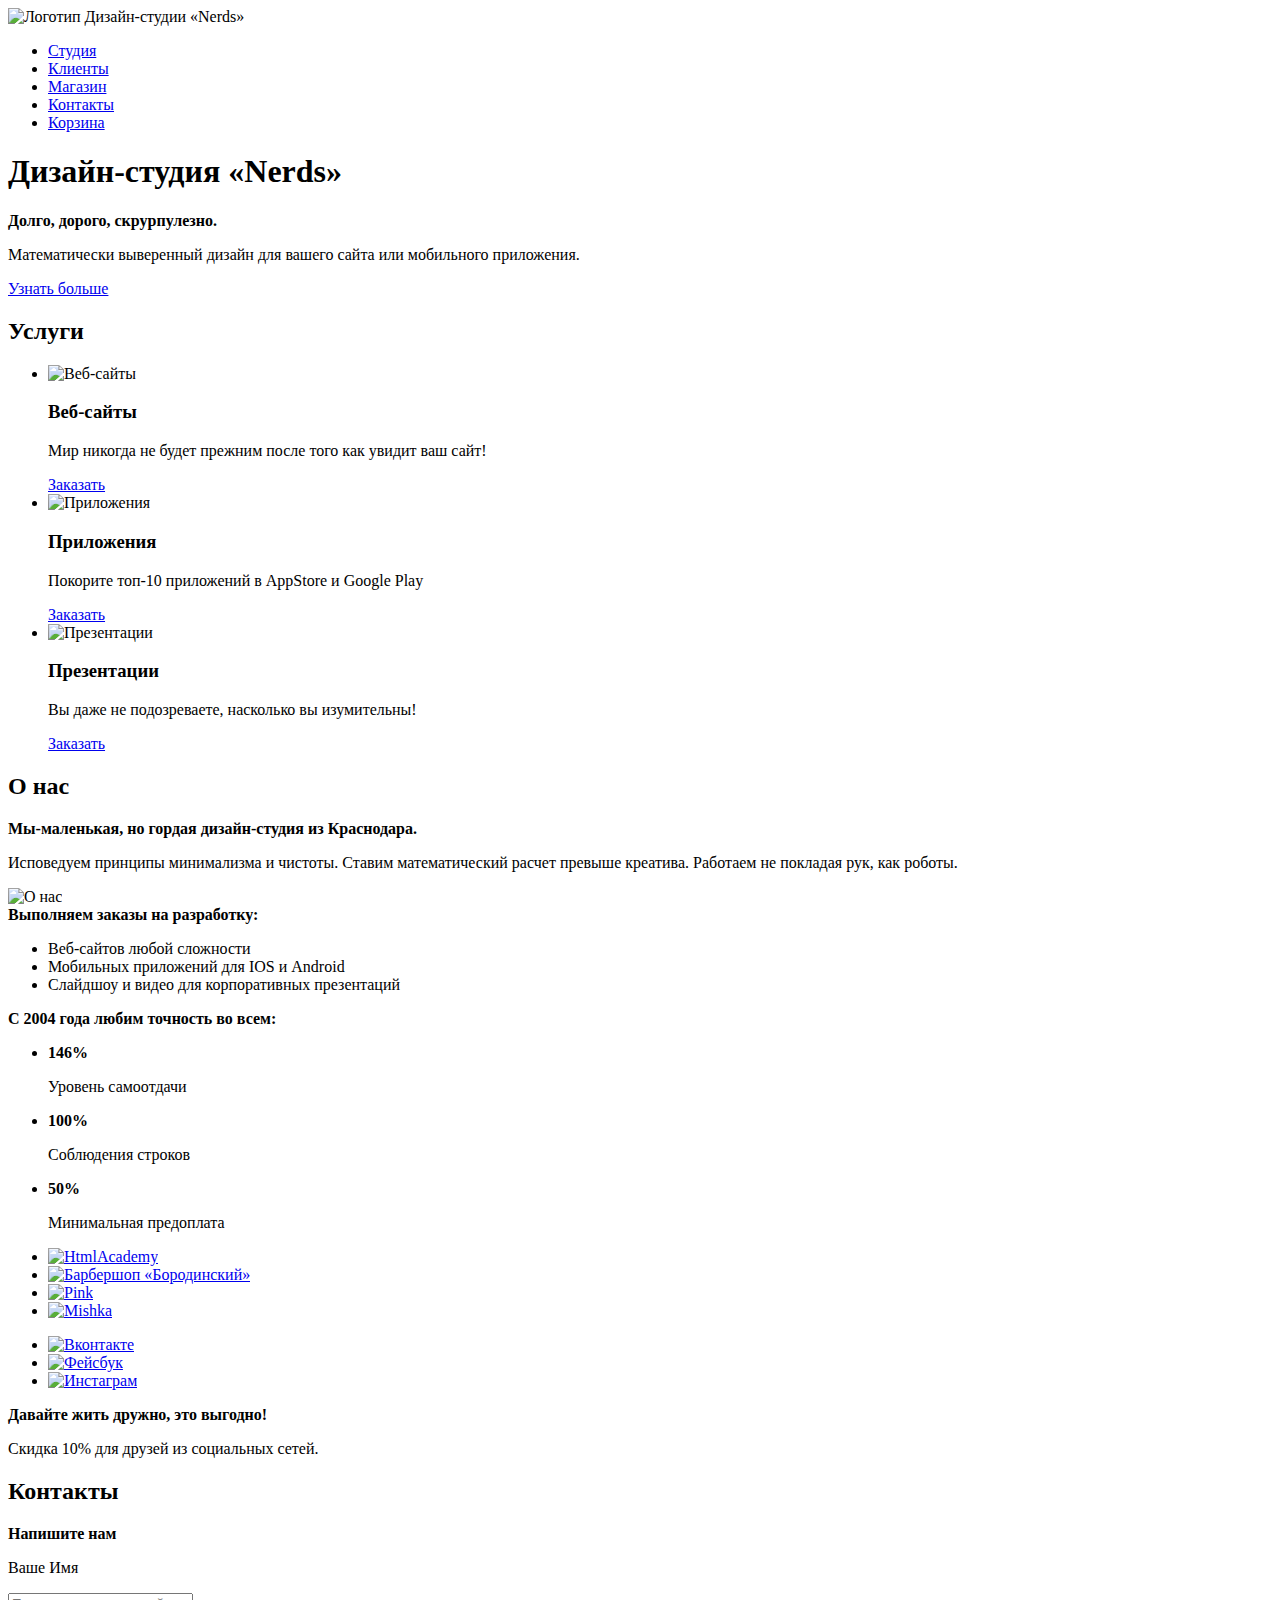
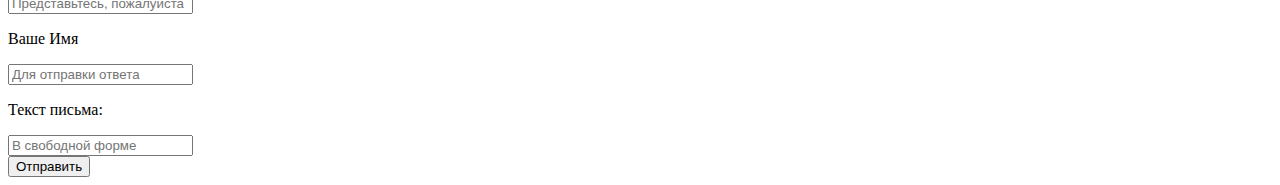
==== index.html @ d2f31b70 "Start" ====
<!DOCTYPE html>
<html>
  <head>
    <meta charset="utf-8">
    <title>Нёрдс</title>
  </head>
  <body>


    <header class="main-header">
      <nav class="main-navigation">
        <a class="main-navigation-header-logo">
          <img src="img/nerds-logo.svg" width="" height="" alt="Логотип Дизайн-студии «Nerds»">
        </a>
        <ul class="site-navigation">
          <li><a href="studio.html">Студия</a></li>
          <li><a href="customers.html">Клиенты</a></li>
          <li><a href="catalog.html">Магазин</a></li>
          <li><a href="contacts.html">Контакты</a></li>
          <li><a href="basker.html">Корзина</a></li>
        </ul>
      </nav>
    </header>


    <main class="container">
      <h1 class="visually-hidden">Дизайн-студия «Nerds»</h1>

      <section class="main-info">
        <b>Долго, дорого, скрурпулезно.</b>
        <p>
          Математически выверенный дизайн
          для вашего сайта или мобильного приложения.
        </p>
        <a class="button button-more" href="#">Узнать больше</a>
        <!-- Слайды -->
      </section>

      <section class="services">
        <h2 class="visually-hidden">Услуги</h2>
        <ul class=services-menu>
          <li class="services-menu-item">
            <div>
              <img src="img/web-sites.svg" width="" height="" alt="Веб-сайты">
              <h3>Веб-сайты</h3>
              <p>Мир никогда не будет прежним после того как увидит ваш сайт!</p>
              <a class="button sites-button" href="catalog.html">Заказать</a>
            </div>
          </li>
          <li class="services-menu-item">
            <div>
              <img src="img/app.svg" width="" height="" alt="Приложения">
              <h3>Приложения</h3>
              <p>Покорите топ-10 приложений в AppStore и Google Play</p>
              <a class="button sites-button" href="catalog.html">Заказать</a>
            </div>
          </li>
          <li class="services-menu-item">
            <div>
              <img src="img/presentations.svg" width="" height="" alt="Презентации">
              <h3>Презентации</h3>
              <p>Вы даже не подозреваете, насколько вы изумительны!</p>
              <a class="button sites-button" href="catalog.html">Заказать</a>
            </div>
          </li>
        </ul>
      </section>

      <section class="about-us">
        <h2 class="visually-hidden">О нас</h2>
        <div class="about-us-info">
          <b class="about-us-info-caption">Мы-маленькая, но гордая дизайн-студия из Краснодара.</b>
          <p class="about-us-info-text">
            Исповедуем принципы минимализма и чистоты. Ставим математический расчет
            превыше креатива. Работаем не покладая рук, как роботы.
          </p>
          <img src="img/about-us-image" width="" height="" alt="О нас">
        </div>

        <div class="about-us-features">
          <b class="about-us-features-caption1">Выполняем заказы на разработку:</b>
          <ul class="about-us-features-text1">
            <li class="about-us-features-text1-item">Веб-сайтов любой сложности</li>
            <li class="about-us-features-text1-item">Мобильных приложений для IOS и Android</li>
            <li class="about-us-features-text1-item">Слайдшоу и видео для корпоративных презентаций</li>
          </ul>

          <b class="about-us-features-caption2">С 2004 года любим точность во всем:</b>
          <ul class="about-us-features-text2">
            <li class="about-us-features-text2-item">
              <b class="about-us-features-text2-item-percents">146%</b>
              <p>Уровень самоотдачи</p>
            </li>
            <li class="about-us-features-text2-item">
              <b class="about-us-features-text2-item-percents">100%</b>
              <p>Соблюдения строков</p>
            </li>
            <li class="about-us-features-text2-item">
              <b class="about-us-features-text2-item-percents">50%</b>
              <p>Минимальная предоплата</p>
            </li>
          </ul>
        </div>
      </section>

      <section class="our-projects">
        <ul class="our-projects-list">
          <li class="our-projects-item">
            <a href="https://htmlacademy.ru"><img src="img/htmlacademy.svg" width="" height="" alt="HtmlAcademy"></a>
          </li>
          <li class="our-projects-item">
            <a href="borodinski.ru"><img src="img/borodinski.svg" width="" height="" alt="Барбершоп «Бородинский»"></a>
          </li>
          <li class="our-projects-item">
            <a href="pink.ru"><img src="img/pink.svg" width="" height="" alt="Pink"></a>
          </li>
          <li class="our-projects-item">
            <a href="mishka.ru"><img src="img/mishka.svg" width="" height="" alt="Mishka"></a>
          </li>
        </ul>
      </section>
    </main>


    <footer class="main-footer">

      <section class="map">
        <!--Карта-->
      </section>

      <section class="footer-social">
        <ul class="footer-social-list">
          <li class="footer-social-list-item">
            <a href="#">
              <img src="img/vk.svg" width="" height="" alt="Вконтакте">
            </a>
          </li>
          <li class="footer-social-list-item">
            <a href="#">
              <img src="img/facebook.svg" width="" height="" alt="Фейсбук">
            </a>
          </li>
          <li class="footer-social-list-item">
            <a href="#">
              <img src="img/instagram.svg" width="" height="" alt="Инстаграм">
            </a>
          </li>
        </ul>
        <b>Давайте жить дружно, это выгодно!</b>
        <p>Скидка 10% для друзей из социальных сетей.</p>
      </section>
    </footer>


    <section class="modal modal-contacts">
      <h2 class="visually-hidden">Контакты</h2>
      <b>Напишите нам</b>
      <form class="modal-contacts-form" method="post">
        <div class="modal-contacts-form-info">
          <div>
            <p>Ваше Имя</p>
            <input class="input-area-name" type="text" name="name" placeholder="Представьтесь, пожалуйста">
          </div>
          <div>
            <p>Ваше Имя</p>
            <input class="input-area-mail" type="text" name="mail" placeholder="Для отправки ответа">
          </div>
        </div>
        <div class="modal-contacts-form-letter">
          <p>Текст письма:</p>
          <input class="input-area-letter" type="text" name="letter" placeholder="В свободной форме">
        </div>
      </form>
      <button class="button" type="submit">Отправить</button>
    </section>


  </body>
</html>
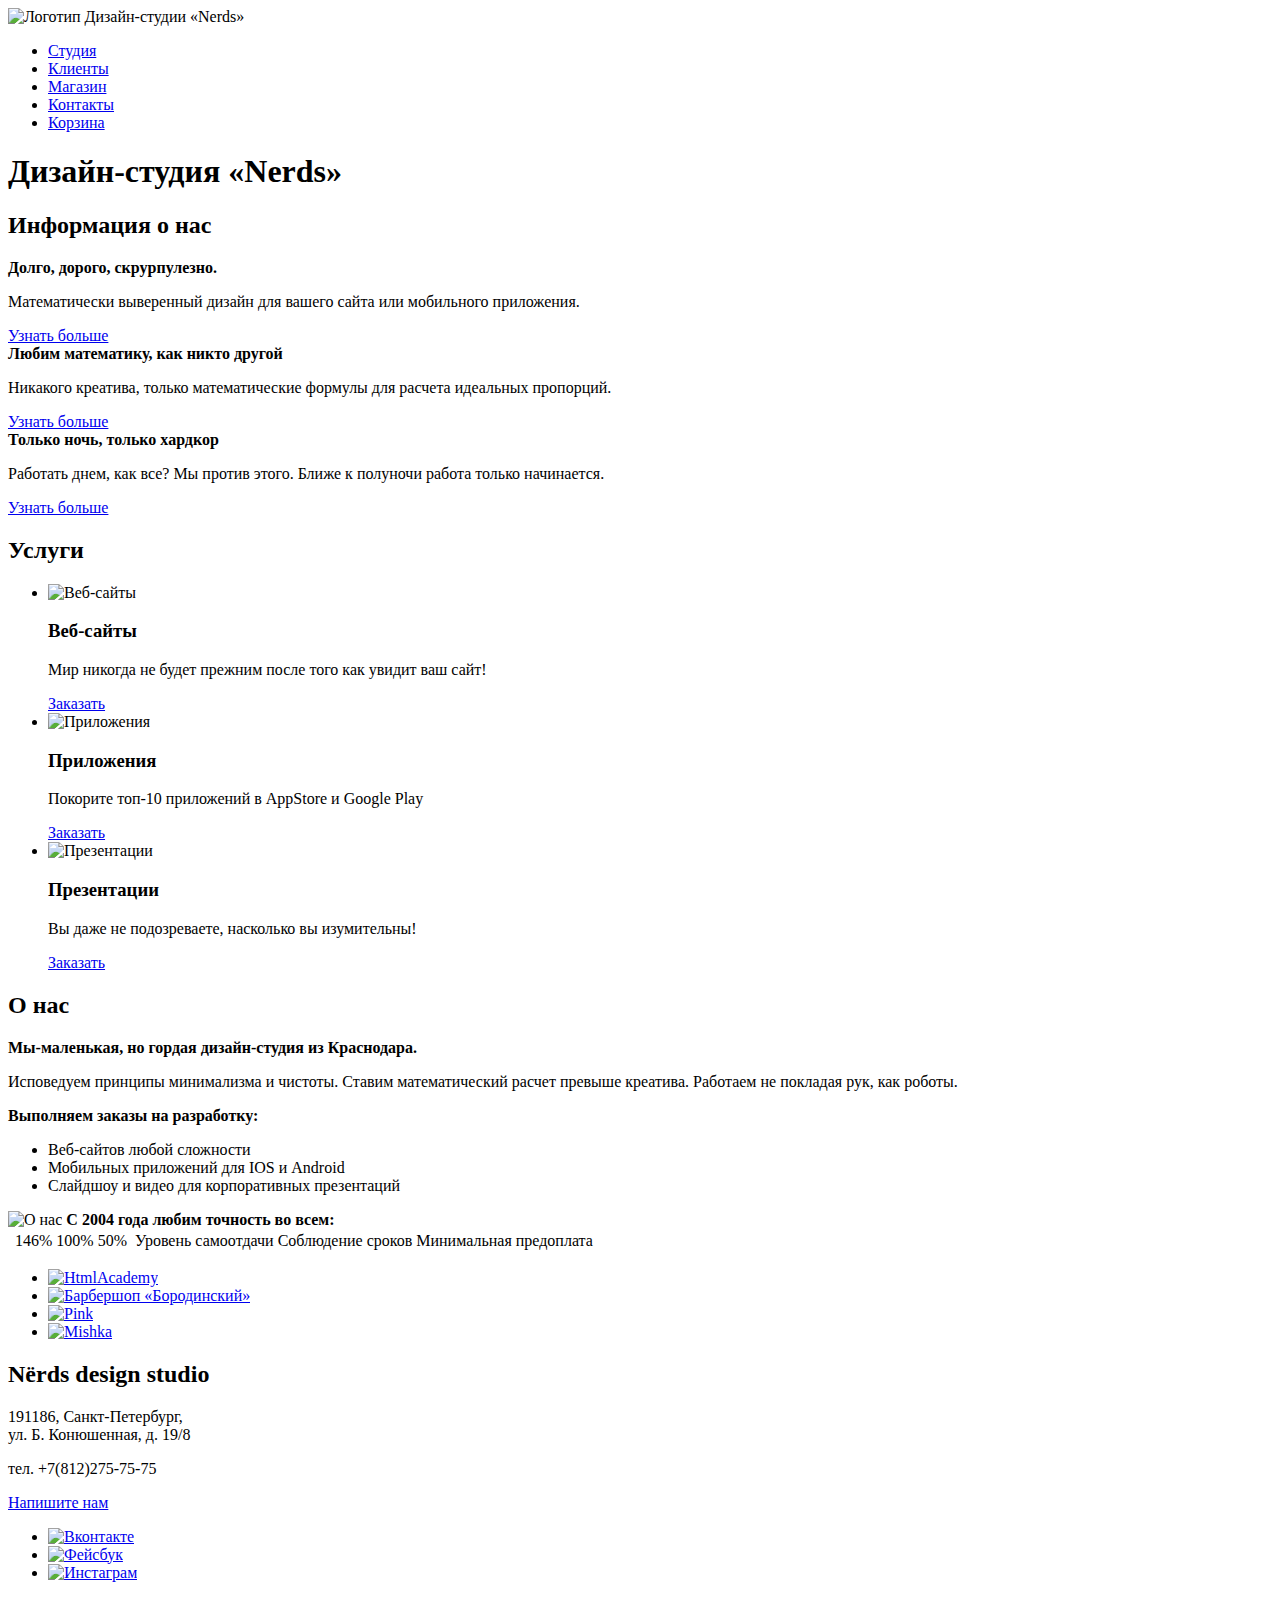
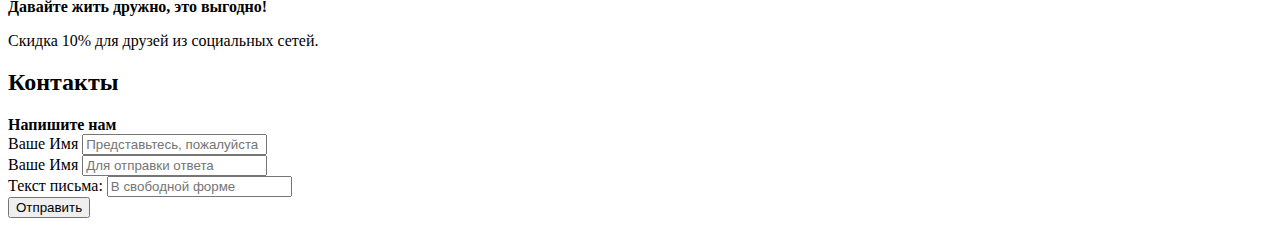
==== commit 0b0353de: "add slides" ====
--- a/index.html
+++ b/index.html
@@ -27,13 +27,31 @@
       <h1 class="visually-hidden">Дизайн-студия «Nerds»</h1>
 
       <section class="main-info">
-        <b>Долго, дорого, скрурпулезно.</b>
+        <h2 class="visually-hidden">Информация о нас</h2>
+        <div class="main-info-item">
+          <b>Долго, дорого, скрурпулезно.</b>
+          <p>
+            Математически выверенный дизайн
+            для вашего сайта или мобильного приложения.
+          </p>
+          <a class="button button-more" href="#">Узнать больше</a>
+      </div>
+      <div class="main-info-item">
+        <b>Любим математику, как никто другой</b>
         <p>
-          Математически выверенный дизайн
-          для вашего сайта или мобильного приложения.
+          Никакого креатива, только математические формулы
+          для расчета идеальных пропорций.
         </p>
         <a class="button button-more" href="#">Узнать больше</a>
-        <!-- Слайды -->
+    </div>
+    <div class="main-info-item">
+      <b>Только ночь, только хардкор</b>
+      <p>
+        Работать днем, как все? Мы против этого.
+        Ближе к полуночи работа только начинается.
+      </p>
+      <a class="button button-more" href="#">Узнать больше</a>
+  </div>
       </section>
 
       <section class="services">
@@ -74,32 +92,29 @@
             Исповедуем принципы минимализма и чистоты. Ставим математический расчет
             превыше креатива. Работаем не покладая рук, как роботы.
           </p>
-          <img src="img/about-us-image" width="" height="" alt="О нас">
-        </div>
-
-        <div class="about-us-features">
-          <b class="about-us-features-caption1">Выполняем заказы на разработку:</b>
+          <b class="about-us-features-caption">Выполняем заказы на разработку:</b>
           <ul class="about-us-features-text1">
             <li class="about-us-features-text1-item">Веб-сайтов любой сложности</li>
             <li class="about-us-features-text1-item">Мобильных приложений для IOS и Android</li>
             <li class="about-us-features-text1-item">Слайдшоу и видео для корпоративных презентаций</li>
           </ul>
-
+        </div>
+
+        <div class="about-us-features">
+          <img src="img/about-us-features-image" width="" height="" alt="О нас">
           <b class="about-us-features-caption2">С 2004 года любим точность во всем:</b>
-          <ul class="about-us-features-text2">
-            <li class="about-us-features-text2-item">
-              <b class="about-us-features-text2-item-percents">146%</b>
-              <p>Уровень самоотдачи</p>
-            </li>
-            <li class="about-us-features-text2-item">
-              <b class="about-us-features-text2-item-percents">100%</b>
-              <p>Соблюдения строков</p>
-            </li>
-            <li class="about-us-features-text2-item">
-              <b class="about-us-features-text2-item-percents">50%</b>
-              <p>Минимальная предоплата</p>
-            </li>
-          </ul>
+          <table class="about-us-features-table">
+            <th class="about-us-features-table-row">
+              <td class="about-us-features-table-item">146<span class="percents">%</span></td>
+              <td class="about-us-features-table-item">100<span class="percents">%</span></td>
+              <td class="about-us-features-table-item">50<span class="percents">%</span></td>
+            </th>
+            <th class="about-us-features-table-row">
+              <td class="about-us-features-table-item">Уровень самоотдачи</td>
+              <td class="about-us-features-table-item">Соблюдение сроков</td>
+              <td class="about-us-features-table-item">Минимальная предоплата</td>
+            </th>
+          </table>
         </div>
       </section>
 
@@ -124,8 +139,19 @@
 
     <footer class="main-footer">
 
-      <section class="map">
-        <!--Карта-->
+      <section class="footer-map">
+        <section class="footer-contacts">
+          <h2>Nёrds design studio</h2>
+          <p>
+            191186, Санкт-Петербург,<br>
+            ул. Б. Конюшенная, д. 19/8
+          </p>
+          <p>
+            тел. +7(812)275-75-75
+          </p>
+          <a class="button contacts-button" href="#">Напишите нам</a>
+        </section>
+
       </section>
 
       <section class="footer-social">
@@ -158,16 +184,16 @@
       <form class="modal-contacts-form" method="post">
         <div class="modal-contacts-form-info">
           <div>
-            <p>Ваше Имя</p>
+            <label>Ваше Имя</label>
             <input class="input-area-name" type="text" name="name" placeholder="Представьтесь, пожалуйста">
           </div>
           <div>
-            <p>Ваше Имя</p>
+            <label>Ваше Имя</label>
             <input class="input-area-mail" type="text" name="mail" placeholder="Для отправки ответа">
           </div>
         </div>
         <div class="modal-contacts-form-letter">
-          <p>Текст письма:</p>
+          <label>Текст письма:</label>
           <input class="input-area-letter" type="text" name="letter" placeholder="В свободной форме">
         </div>
       </form>
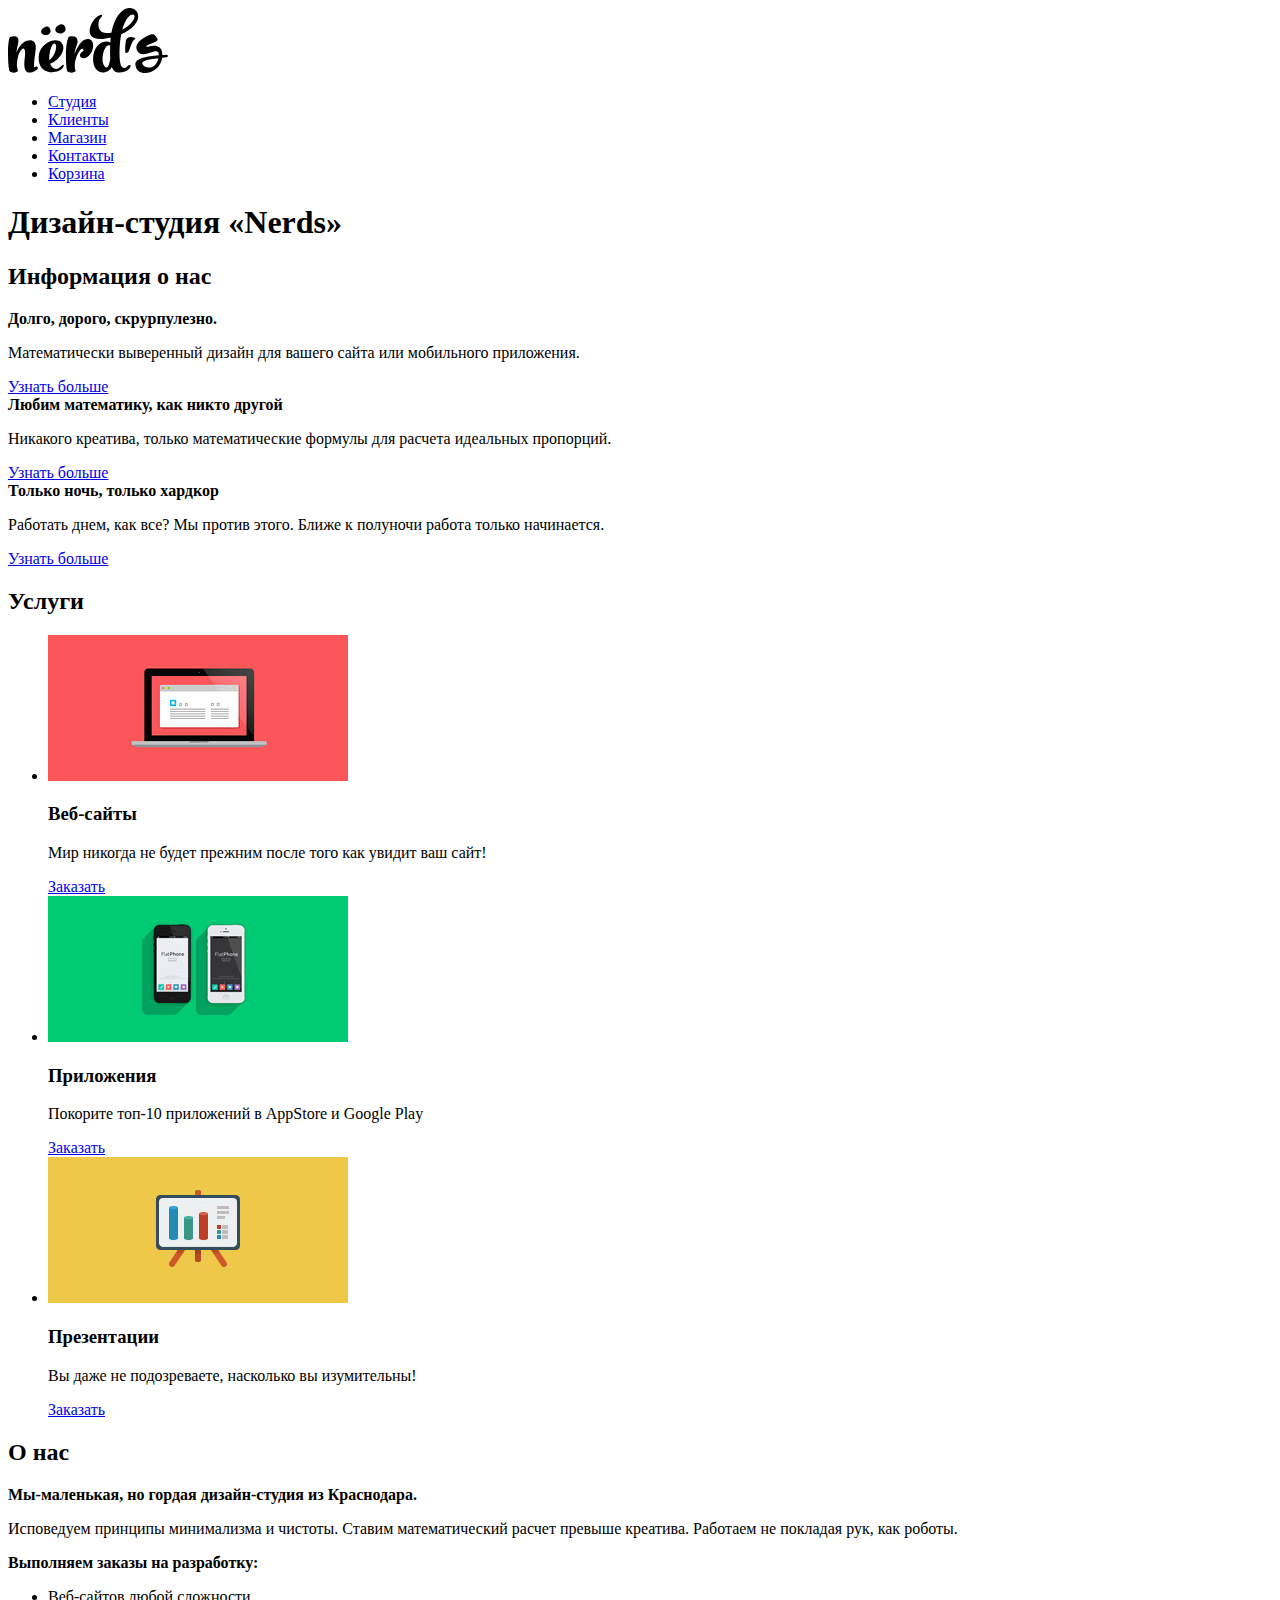
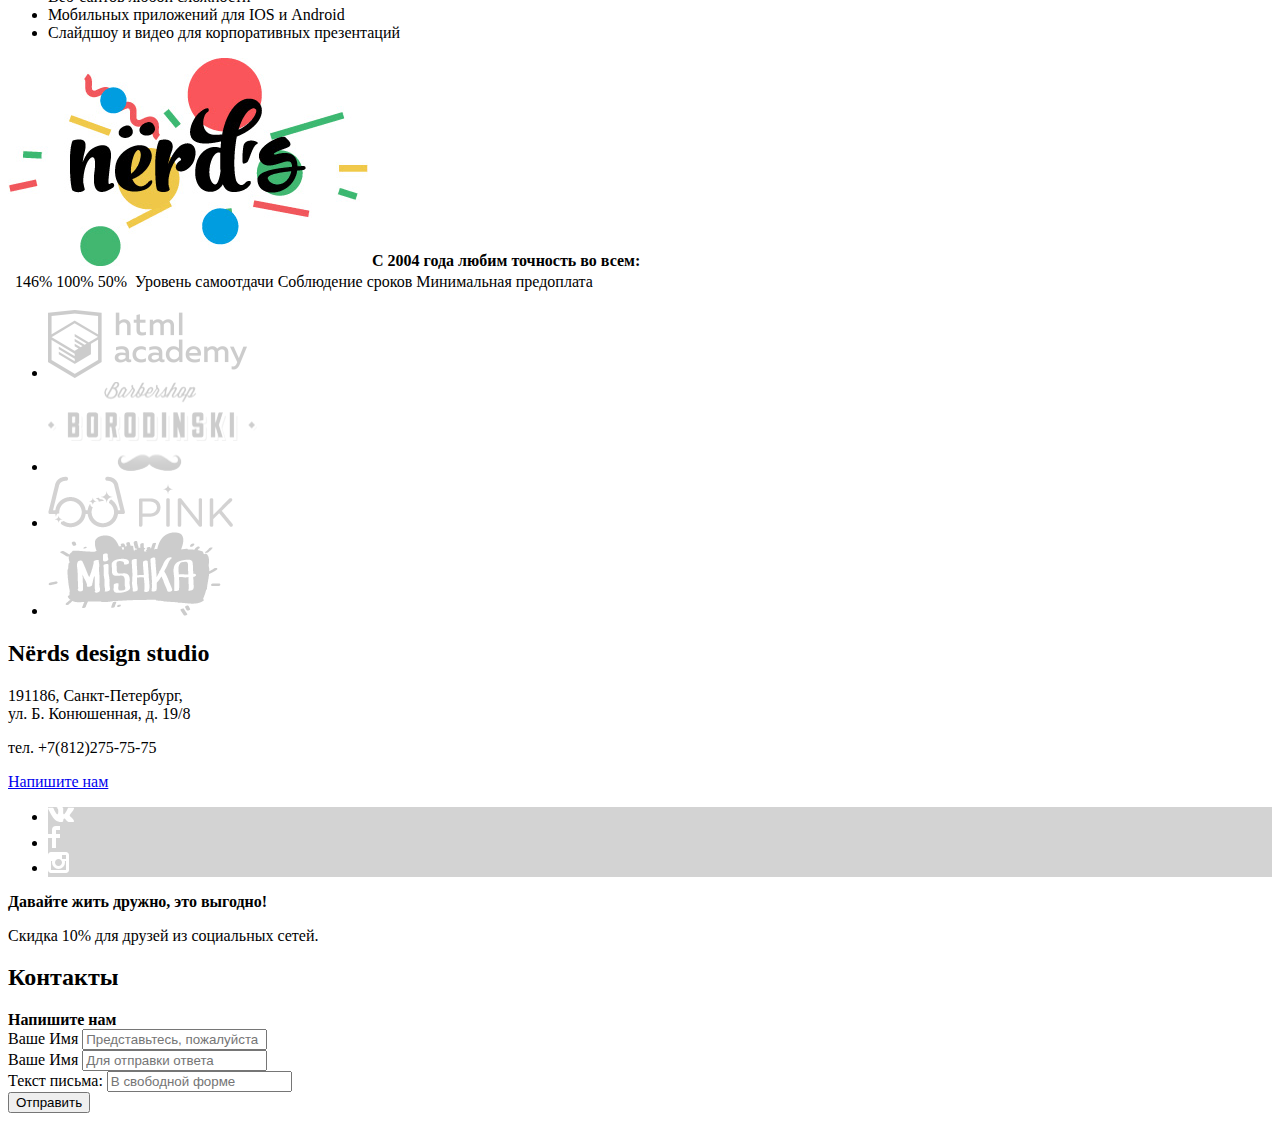
==== commit 3a3cdc38: "labels, images" ====
--- a/index.html
+++ b/index.html
@@ -10,7 +10,7 @@
     <header class="main-header">
       <nav class="main-navigation">
         <a class="main-navigation-header-logo">
-          <img src="img/nerds-logo.svg" width="" height="" alt="Логотип Дизайн-студии «Nerds»">
+          <img src="img/nerds-logo.svg" width="160" height="65" alt="Логотип Дизайн-студии «Nerds»">
         </a>
         <ul class="site-navigation">
           <li><a href="studio.html">Студия</a></li>
@@ -59,7 +59,7 @@
         <ul class=services-menu>
           <li class="services-menu-item">
             <div>
-              <img src="img/web-sites.svg" width="" height="" alt="Веб-сайты">
+              <img src="img/illustration-1.jpg" width="300" height="146" alt="Веб-сайты">
               <h3>Веб-сайты</h3>
               <p>Мир никогда не будет прежним после того как увидит ваш сайт!</p>
               <a class="button sites-button" href="catalog.html">Заказать</a>
@@ -67,7 +67,7 @@
           </li>
           <li class="services-menu-item">
             <div>
-              <img src="img/app.svg" width="" height="" alt="Приложения">
+              <img src="img/illustration-2.jpg" width="300" height="146" alt="Приложения">
               <h3>Приложения</h3>
               <p>Покорите топ-10 приложений в AppStore и Google Play</p>
               <a class="button sites-button" href="catalog.html">Заказать</a>
@@ -75,7 +75,7 @@
           </li>
           <li class="services-menu-item">
             <div>
-              <img src="img/presentations.svg" width="" height="" alt="Презентации">
+              <img src="img/illustration-3.jpg" width="300" height="146" alt="Презентации">
               <h3>Презентации</h3>
               <p>Вы даже не подозреваете, насколько вы изумительны!</p>
               <a class="button sites-button" href="catalog.html">Заказать</a>
@@ -101,7 +101,7 @@
         </div>
 
         <div class="about-us-features">
-          <img src="img/about-us-features-image" width="" height="" alt="О нас">
+          <img src="img/color-logo.png" width="360" height="208" alt="О нас">
           <b class="about-us-features-caption2">С 2004 года любим точность во всем:</b>
           <table class="about-us-features-table">
             <th class="about-us-features-table-row">
@@ -121,16 +121,16 @@
       <section class="our-projects">
         <ul class="our-projects-list">
           <li class="our-projects-item">
-            <a href="https://htmlacademy.ru"><img src="img/htmlacademy.svg" width="" height="" alt="HtmlAcademy"></a>
-          </li>
-          <li class="our-projects-item">
-            <a href="borodinski.ru"><img src="img/borodinski.svg" width="" height="" alt="Барбершоп «Бородинский»"></a>
-          </li>
-          <li class="our-projects-item">
-            <a href="pink.ru"><img src="img/pink.svg" width="" height="" alt="Pink"></a>
-          </li>
-          <li class="our-projects-item">
-            <a href="mishka.ru"><img src="img/mishka.svg" width="" height="" alt="Mishka"></a>
+            <a href="https://htmlacademy.ru"><img src="img/htmlacademy.png" width="199" height="68" alt="HtmlAcademy"></a>
+          </li>
+          <li class="our-projects-item">
+            <a href="borodinski.ru"><img src="img/borodinski.png" width="209" height="90" alt="Барбершоп «Бородинский»"></a>
+          </li>
+          <li class="our-projects-item">
+            <a href="pink.ru"><img src="img/pink.png" width="185" height="52" alt="Pink"></a>
+          </li>
+          <li class="our-projects-item">
+            <a href="mishka.ru"><img src="img/mishka.png" width="173" height="84" alt="Mishka"></a>
           </li>
         </ul>
       </section>
@@ -156,19 +156,19 @@
 
       <section class="footer-social">
         <ul class="footer-social-list">
-          <li class="footer-social-list-item">
+          <li class="footer-social-list-item" style="background-color:lightgray">
             <a href="#">
-              <img src="img/vk.svg" width="" height="" alt="Вконтакте">
+              <img src="img/vk-icon.svg" width="26" height="15" alt="Вконтакте">
             </a>
           </li>
-          <li class="footer-social-list-item">
+          <li class="footer-social-list-item" style="background-color:lightgray">
             <a href="#">
-              <img src="img/facebook.svg" width="" height="" alt="Фейсбук">
+              <img src="img/fb-icon.svg" width="12" height="22" alt="Фейсбук">
             </a>
           </li>
-          <li class="footer-social-list-item">
+          <li class="footer-social-list-item" style="background-color:lightgray">
             <a href="#">
-              <img src="img/instagram.svg" width="" height="" alt="Инстаграм">
+              <img src="img/insta-icon.svg" width="21" height="21" alt="Инстаграм">
             </a>
           </li>
         </ul>
@@ -184,17 +184,17 @@
       <form class="modal-contacts-form" method="post">
         <div class="modal-contacts-form-info">
           <div>
-            <label>Ваше Имя</label>
-            <input class="input-area-name" type="text" name="name" placeholder="Представьтесь, пожалуйста">
+            <label for="input-area-name" >Ваше Имя</label>
+            <input class="input-area-name" id="input-area-name" type="text" name="name" placeholder="Представьтесь, пожалуйста">
           </div>
           <div>
-            <label>Ваше Имя</label>
-            <input class="input-area-mail" type="text" name="mail" placeholder="Для отправки ответа">
+            <label for="input-area-mail">Ваше Имя</label>
+            <input class="input-area-mail" id="input-area-mail" type="text" name="mail" placeholder="Для отправки ответа">
           </div>
         </div>
         <div class="modal-contacts-form-letter">
-          <label>Текст письма:</label>
-          <input class="input-area-letter" type="text" name="letter" placeholder="В свободной форме">
+          <label for="input-area-letter">Текст письма:</label>
+          <input class="input-area-letter" id="input-area-letter" type="text" name="letter" placeholder="В свободной форме">
         </div>
       </form>
       <button class="button" type="submit">Отправить</button>
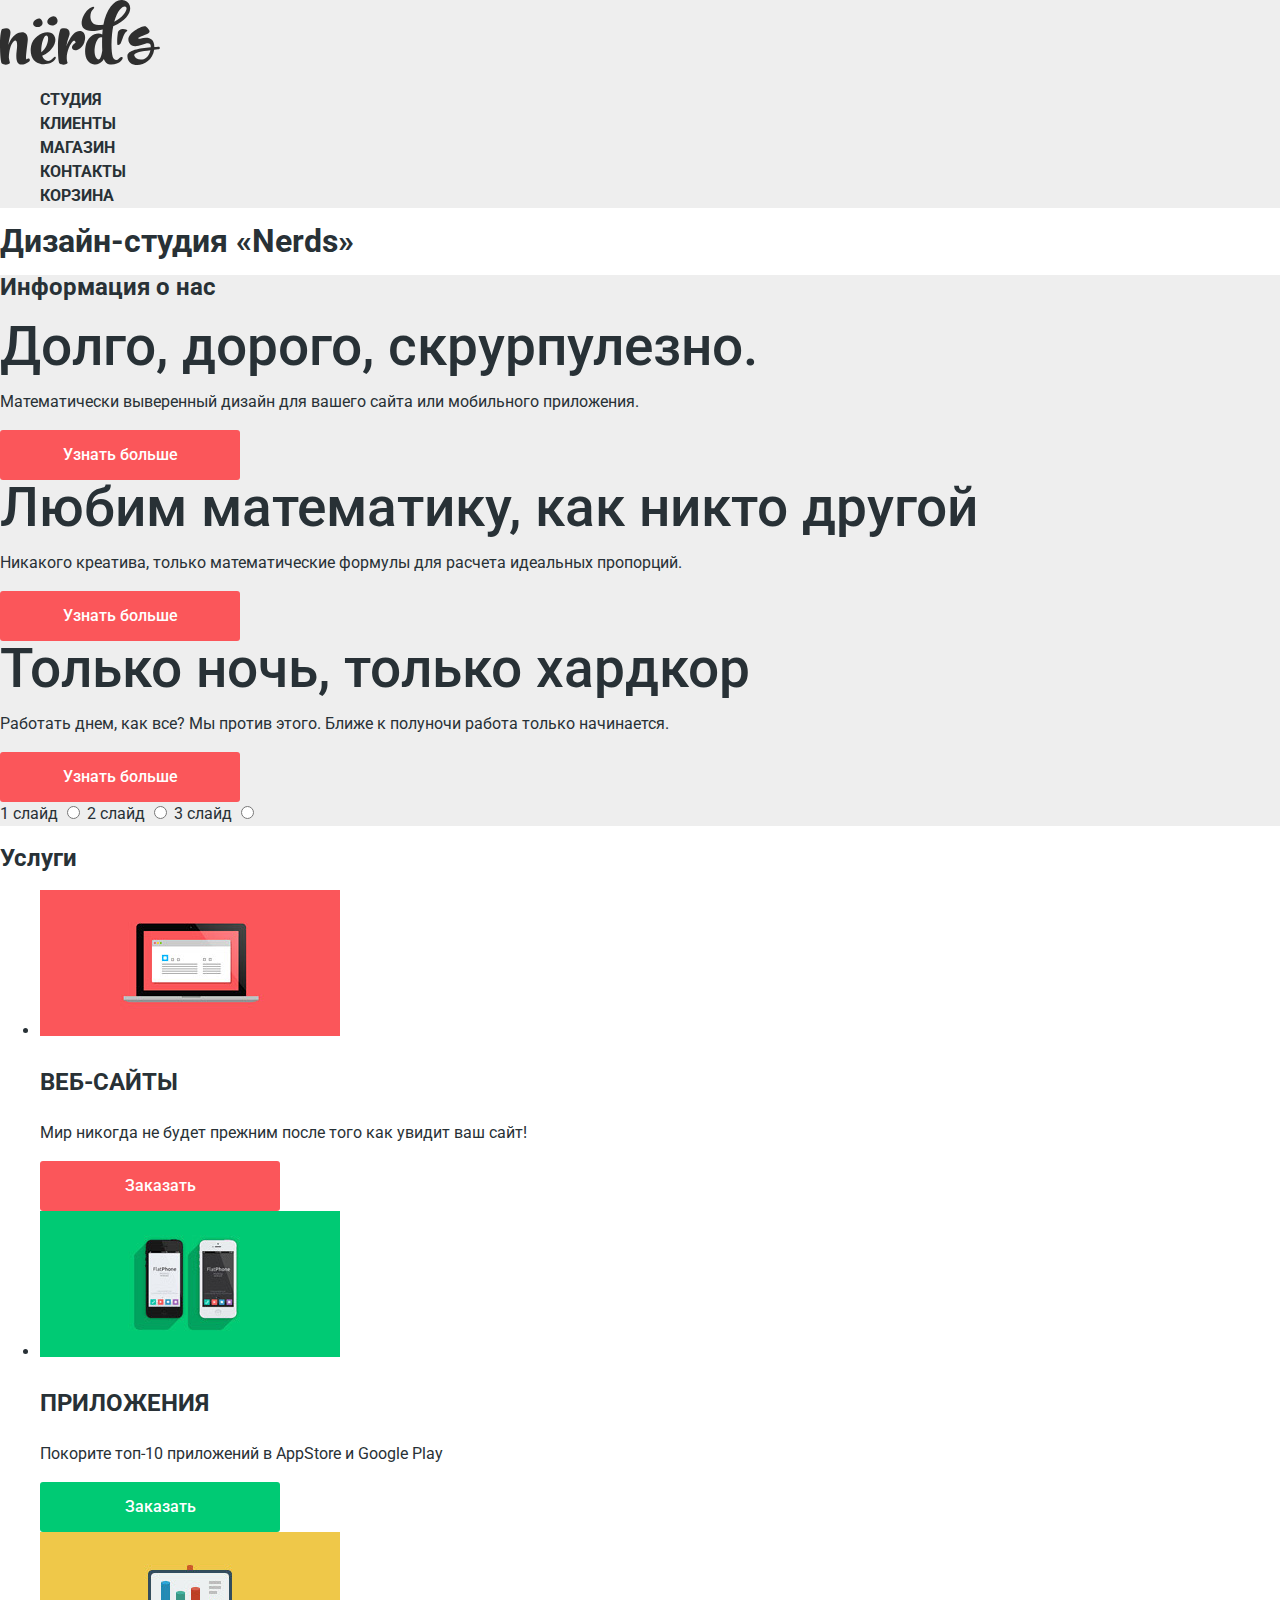
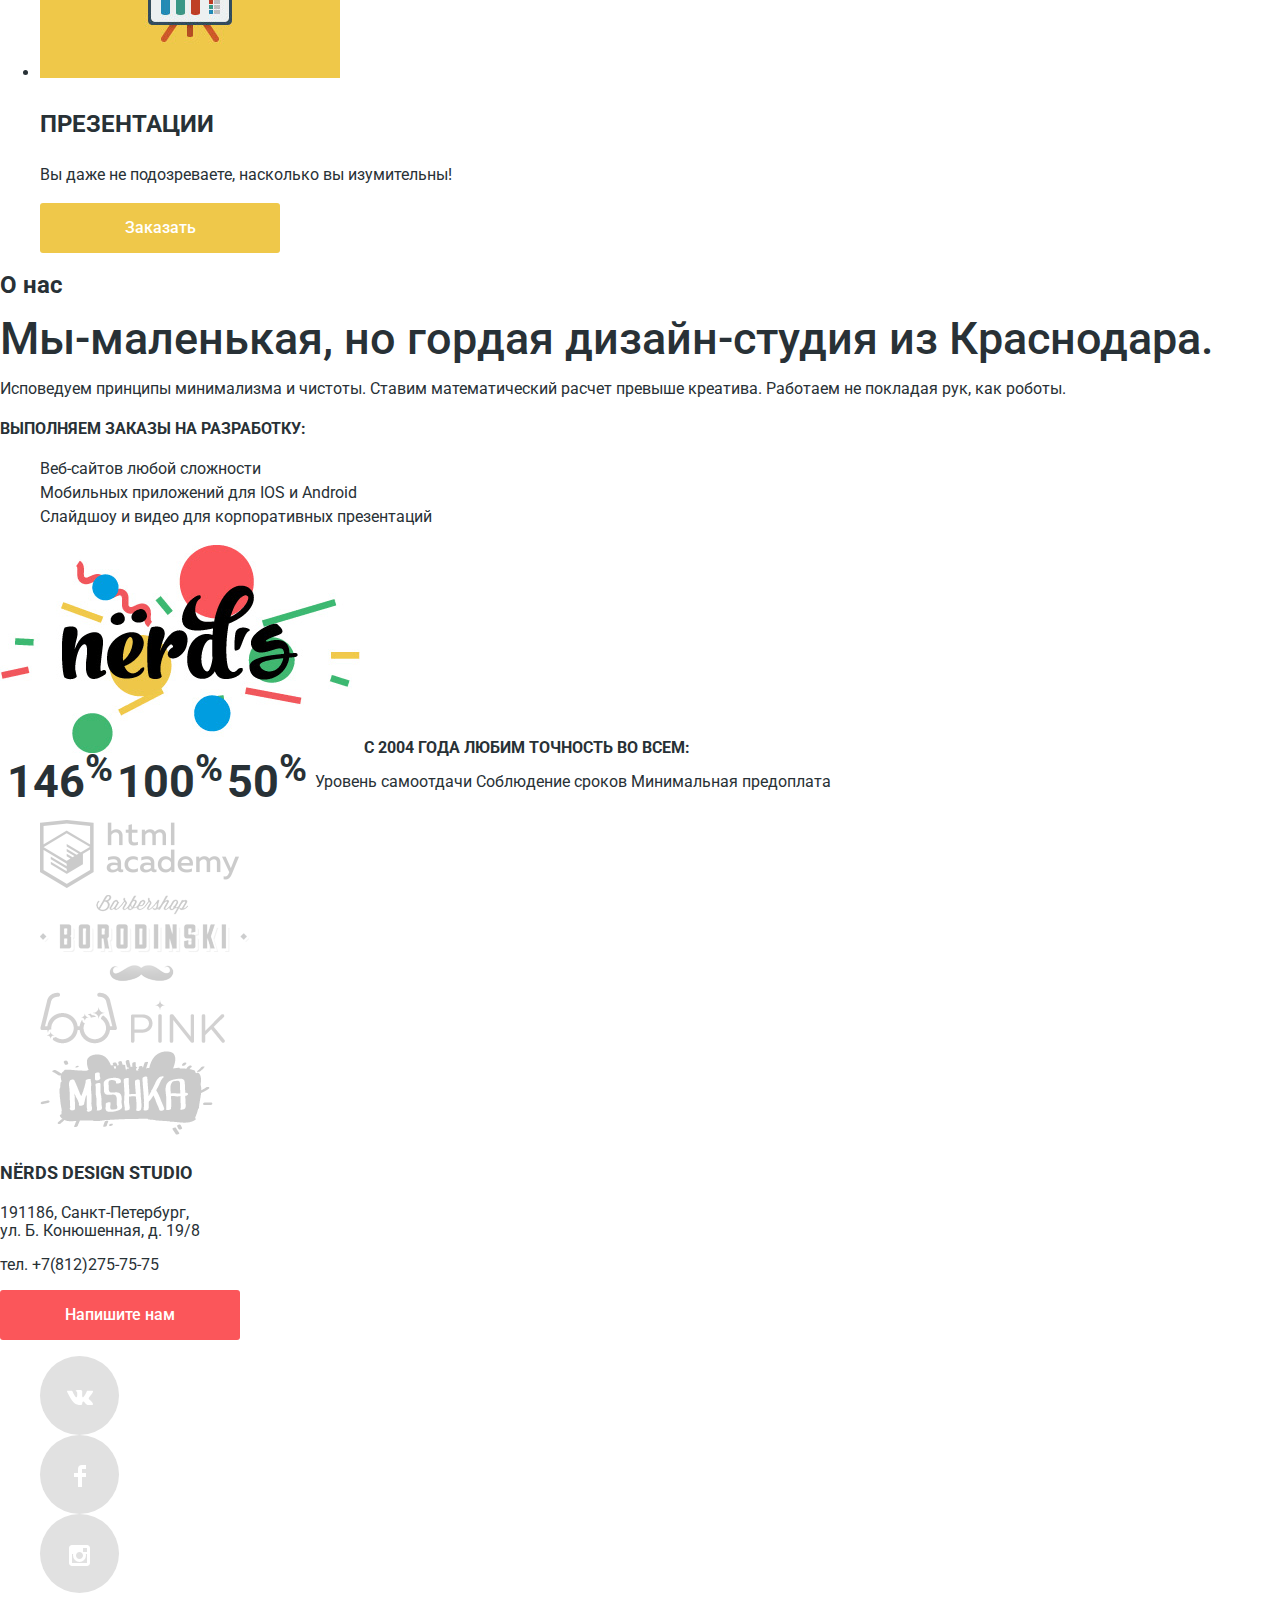
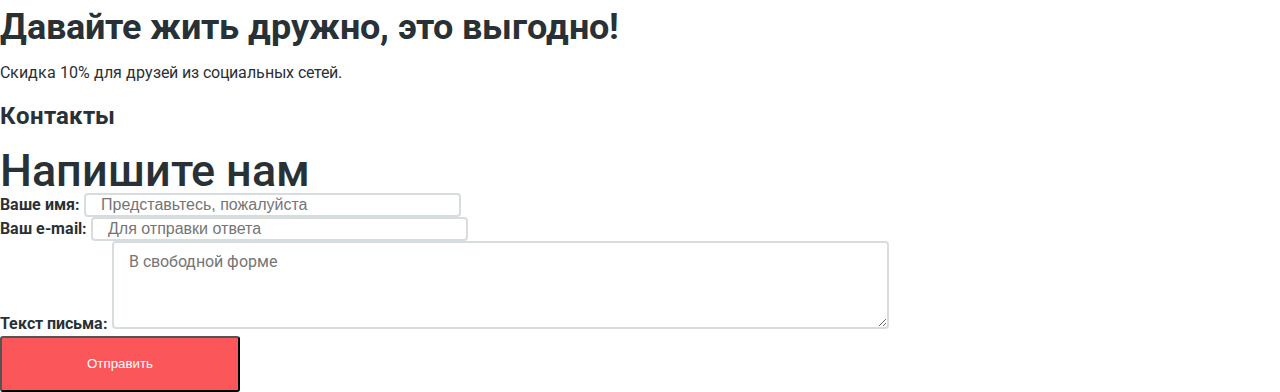
==== commit a93c3e7b: "Full HTML+start CSS" ====
--- a/index.html
+++ b/index.html
@@ -3,13 +3,15 @@
   <head>
     <meta charset="utf-8">
     <title>Нёрдс</title>
+    <link rel="stylesheet" href="https://fonts.googleapis.com/css?family=Roboto:400,500,700&amp;subset=cyrillic">
+    <link rel="stylesheet" href="css/style.css">
   </head>
   <body>
 
 
     <header class="main-header">
       <nav class="main-navigation">
-        <a class="main-navigation-header-logo">
+        <a class="main-navigation-header-logo" href="index.html">
           <img src="img/nerds-logo.svg" width="160" height="65" alt="Логотип Дизайн-студии «Nerds»">
         </a>
         <ul class="site-navigation">
@@ -35,23 +37,31 @@
             для вашего сайта или мобильного приложения.
           </p>
           <a class="button button-more" href="#">Узнать больше</a>
-      </div>
-      <div class="main-info-item">
-        <b>Любим математику, как никто другой</b>
-        <p>
-          Никакого креатива, только математические формулы
-          для расчета идеальных пропорций.
-        </p>
-        <a class="button button-more" href="#">Узнать больше</a>
-    </div>
-    <div class="main-info-item">
-      <b>Только ночь, только хардкор</b>
-      <p>
-        Работать днем, как все? Мы против этого.
-        Ближе к полуночи работа только начинается.
-      </p>
-      <a class="button button-more" href="#">Узнать больше</a>
-  </div>
+        </div>
+        <div class="main-info-item">
+          <b>Любим математику, как никто другой</b>
+          <p>
+            Никакого креатива, только математические формулы
+            для расчета идеальных пропорций.
+          </p>
+          <a class="button button-more" href="#">Узнать больше</a>
+        </div>
+        <div class="main-info-item">
+          <b>Только ночь, только хардкор</b>
+          <p>
+            Работать днем, как все? Мы против этого.
+            Ближе к полуночи работа только начинается.
+          </p>
+          <a class="button button-more" href="#">Узнать больше</a>
+        </div>
+        <form class="form-slider" method="post">
+          <label class="slide" for="slide-one">1 слайд</label>
+          <input type="radio" name="slider" id="slide-one">
+          <label class="slide" for="slide-two">2 слайд</label>
+          <input type="radio" name="slider" id="slide-two">
+          <label class="slide" for="slide-three">3 слайд</label>
+          <input type="radio" name="slider" id="slide-three">
+        </form>
       </section>
 
       <section class="services">
@@ -62,7 +72,7 @@
               <img src="img/illustration-1.jpg" width="300" height="146" alt="Веб-сайты">
               <h3>Веб-сайты</h3>
               <p>Мир никогда не будет прежним после того как увидит ваш сайт!</p>
-              <a class="button sites-button" href="catalog.html">Заказать</a>
+              <a class="sites-button button" href="catalog.html">Заказать</a>
             </div>
           </li>
           <li class="services-menu-item">
@@ -70,7 +80,7 @@
               <img src="img/illustration-2.jpg" width="300" height="146" alt="Приложения">
               <h3>Приложения</h3>
               <p>Покорите топ-10 приложений в AppStore и Google Play</p>
-              <a class="button sites-button" href="catalog.html">Заказать</a>
+              <a class="app-button button" href="catalog.html">Заказать</a>
             </div>
           </li>
           <li class="services-menu-item">
@@ -78,7 +88,7 @@
               <img src="img/illustration-3.jpg" width="300" height="146" alt="Презентации">
               <h3>Презентации</h3>
               <p>Вы даже не подозреваете, насколько вы изумительны!</p>
-              <a class="button sites-button" href="catalog.html">Заказать</a>
+              <a class="presentation-button button" href="catalog.html">Заказать</a>
             </div>
           </li>
         </ul>
@@ -92,22 +102,22 @@
             Исповедуем принципы минимализма и чистоты. Ставим математический расчет
             превыше креатива. Работаем не покладая рук, как роботы.
           </p>
-          <b class="about-us-features-caption">Выполняем заказы на разработку:</b>
-          <ul class="about-us-features-text1">
-            <li class="about-us-features-text1-item">Веб-сайтов любой сложности</li>
-            <li class="about-us-features-text1-item">Мобильных приложений для IOS и Android</li>
-            <li class="about-us-features-text1-item">Слайдшоу и видео для корпоративных презентаций</li>
+          <b class="about-us-features-caption-one">Выполняем заказы на разработку:</b>
+          <ul class="about-us-features-text">
+            <li class="about-us-features-text-item">Веб-сайтов любой сложности</li>
+            <li class="about-us-features-text-item">Мобильных приложений для IOS и Android</li>
+            <li class="about-us-features-text-item">Слайдшоу и видео для корпоративных презентаций</li>
           </ul>
         </div>
 
         <div class="about-us-features">
           <img src="img/color-logo.png" width="360" height="208" alt="О нас">
-          <b class="about-us-features-caption2">С 2004 года любим точность во всем:</b>
+          <b class="about-us-features-caption-two">С 2004 года любим точность во всем:</b>
           <table class="about-us-features-table">
             <th class="about-us-features-table-row">
-              <td class="about-us-features-table-item">146<span class="percents">%</span></td>
-              <td class="about-us-features-table-item">100<span class="percents">%</span></td>
-              <td class="about-us-features-table-item">50<span class="percents">%</span></td>
+              <td class="about-us-features-table-item"><b>146<sup class="percents">%</sup></b></td>
+              <td class="about-us-features-table-item"><b>100<sup class="percents">%</sup></b></td>
+              <td class="about-us-features-table-item"><b>50<sup class="percents">%</sup></b></td>
             </th>
             <th class="about-us-features-table-row">
               <td class="about-us-features-table-item">Уровень самоотдачи</td>
@@ -140,6 +150,7 @@
     <footer class="main-footer">
 
       <section class="footer-map">
+        <map
         <section class="footer-contacts">
           <h2>Nёrds design studio</h2>
           <p>
@@ -156,17 +167,17 @@
 
       <section class="footer-social">
         <ul class="footer-social-list">
-          <li class="footer-social-list-item" style="background-color:lightgray">
+          <li class="footer-social-list-item">
             <a href="#">
               <img src="img/vk-icon.svg" width="26" height="15" alt="Вконтакте">
             </a>
           </li>
-          <li class="footer-social-list-item" style="background-color:lightgray">
+          <li class="footer-social-list-item">
             <a href="#">
               <img src="img/fb-icon.svg" width="12" height="22" alt="Фейсбук">
             </a>
           </li>
-          <li class="footer-social-list-item" style="background-color:lightgray">
+          <li class="footer-social-list-item">
             <a href="#">
               <img src="img/insta-icon.svg" width="21" height="21" alt="Инстаграм">
             </a>
@@ -184,17 +195,17 @@
       <form class="modal-contacts-form" method="post">
         <div class="modal-contacts-form-info">
           <div>
-            <label for="input-area-name" >Ваше Имя</label>
+            <label for="input-area-name" >Ваше имя:</label>
             <input class="input-area-name" id="input-area-name" type="text" name="name" placeholder="Представьтесь, пожалуйста">
           </div>
           <div>
-            <label for="input-area-mail">Ваше Имя</label>
+            <label for="input-area-mail">Ваш e-mail:</label>
             <input class="input-area-mail" id="input-area-mail" type="text" name="mail" placeholder="Для отправки ответа">
           </div>
         </div>
         <div class="modal-contacts-form-letter">
           <label for="input-area-letter">Текст письма:</label>
-          <input class="input-area-letter" id="input-area-letter" type="text" name="letter" placeholder="В свободной форме">
+          <textarea class="input-area-letter" id="input-area-letter" rows="4" type="text" name="letter" placeholder="В свободной форме"></textarea>
         </div>
       </form>
       <button class="button" type="submit">Отправить</button>
--- a/css/style.css
+++ b/css/style.css
@@ -0,0 +1,264 @@
+html,
+body{
+  margin: 0;
+  padding: 0;
+
+  font-family: "Roboto", Arial, sans-serif;
+  font-size: 16px;
+  line-height: 24px;
+  font-weight: 400;
+  color: #283136;
+}
+
+a{
+  text-decoration: none;
+  color: #283136;
+  outline: none;
+}
+
+.main-navigation{
+  background-color: #eeeeee;
+}
+
+.our-projects-item img{
+  opacity: 0.2;
+}
+
+.main-navigation-header-logo img:hover,
+.main-navigation-header-logo img:focus{
+  opacity: 0.8;
+}
+
+.main-navigation-header-logo img:active{
+  opacity: 0.3;
+}
+
+.main-navigation a{
+  font-weight: 700;
+  text-transform: uppercase;
+}
+
+.site-navigation{
+  list-style: none;
+}
+
+.site-navigation a:hover,
+.site-navigation a:focus{
+  color: #fb565a;
+}
+
+.site-navigation a:active{
+  color: rgba(0, 0, 0 , 0.3);
+}
+
+.main-info{
+  background-color: #eeeeee;
+}
+
+.main-info-item b{
+  font-size: 55px;
+  line-height: 55px;
+  font-weight: 500;
+}
+
+.button{
+  display: inline-block;
+  width: 240px;
+  line-height: 50px;
+  background-color: #fb565a;
+
+  text-align: center;
+  vertical-align: middle;
+  color: #ffffff;
+  font-weight: 500;
+  border-radius: 3px;
+}
+
+.button:hover,
+.button:focus{
+  background-color: #e74246;
+}
+
+.button:active{
+  background-color: #d7373b;
+  color: rgba(255, 255, 255, 0.3);
+}
+
+.services-menu-item h3{
+  font-size: 24px;
+  line-height: 30px;
+  font-weight: 700;
+  text-transform: uppercase;
+}
+
+.app-button{
+  background-color: #00ca74;
+}
+
+.app-button:hover,
+.app-button:focus{
+  background-color: #00bc6c;
+}
+
+.app-button:active{
+  background-color: #00aa62;
+  color: rgba(255, 255, 255, 0.3);
+}
+
+.presentation-button{
+  background-color: #efc84a;
+}
+
+.presentation-button:hover,
+.presentation-button:focus{
+  background-color: #eab534;
+}
+
+.presentation-button:active{
+  background-color: #e5a722;
+  color: rgba(255, 255, 255, 0.3);
+}
+
+.about-us-info-caption{
+  font-size: 45px;
+  line-height: 45px;
+  font-weight: 500;
+}
+
+.about-us-features-caption-one{
+  font-weight: 700;
+  text-transform: uppercase;
+}
+
+.about-us-features-text{
+  list-style: none;
+}
+
+.about-us-features-caption-two{
+  font-weight: 700;
+  text-transform: uppercase;
+}
+
+.about-us-features-table-item b{
+  font-size: 45px;
+  line-height: 10.06px;
+  font-weight: 700;
+}
+
+.our-projects-list{
+  list-style: none;
+}
+
+.about-us-features-table-item{
+  line-height: 18px;
+}
+
+.our-projects-item img:hover
+{
+  opacity: 1.0;
+}
+
+.our-projects-item img:focus{
+  opacity: 1.0;
+}
+
+.our-projects-item img:active{
+  opacity: 0.1;
+}
+
+.footer-contacts h2{
+  font-size: 18px;
+  line-height: 30px;
+  font-weight: 700;
+  text-transform: uppercase;
+}
+
+.footer-contacts p{
+  line-height: 18px;
+}
+
+.footer-social-list{
+  list-style: none;
+}
+
+.footer-social-list-item a{
+  display: inline-block;
+  width: 79px;
+  height: 79px;
+  border-radius: 50%;
+  background-color: #e1e1e1;
+  text-align: center;
+  line-height: 79px;
+}
+
+.footer-social-list-item img{
+  vertical-align: middle;
+}
+
+.footer-social-list-item a:hover,
+.footer-social-list-item a:focus{
+  background-color: #e74246;
+}
+
+.footer-social-list-item a:active{
+  background-color: #d7373b;
+}
+
+.footer-social-list-item a:active img{
+  opacity: 0.3;
+}
+
+.footer-social b{
+  font-size: 36px;
+  line-height: 36px;
+  font-weight: 700;
+}
+
+.footer-social p{
+  line-height: 22px;
+}
+
+.modal-contacts b{
+  font-size: 45px;
+  line-height: 45px;
+  font-weight: 500;
+}
+
+.modal-contacts-form label{
+  line-height: 18px;
+  font-weight: 700;
+}
+
+.modal-contacts-form input,
+.modal-contacts-form textarea{
+  border: 2px solid #d7dcde;
+  border-radius: 4px;
+
+  font-size: 16px;
+  line-height: 18px;
+  padding-left: 15px;
+}
+
+.input-area-name,
+.input-area-mail{
+  width: 356px;
+  /*height: 46px;*/
+}
+
+.input-area-letter{
+  padding-top: 10px;
+  width: 756px;
+  /*height: 114px;*/
+
+  font-family: "Roboto", Arial, sans-serif;
+  font-weight: 400;
+}
+
+.modal-contacts-form input:hover{
+  border-color: #b4b9bb;
+}
+
+.modal-contacts-form input:focus{
+  border-color: #000000;
+  outline: none;
+}
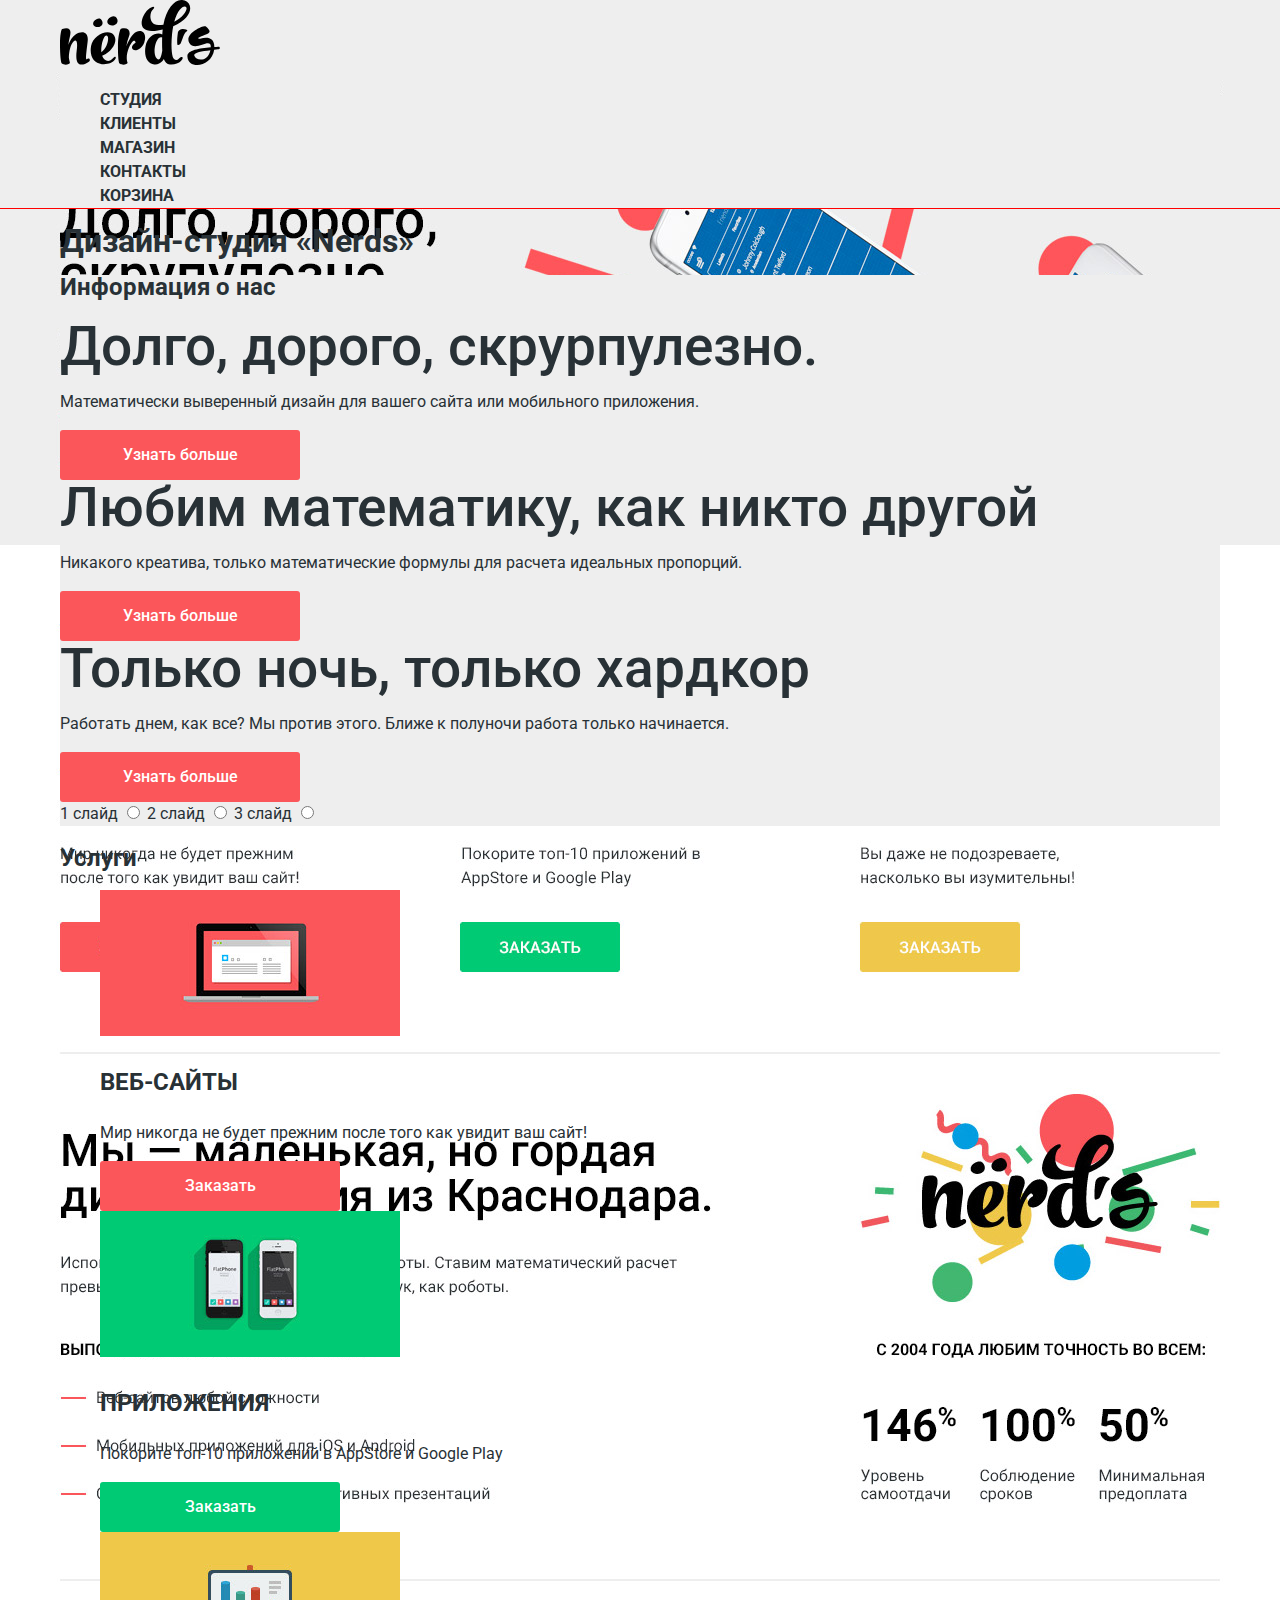
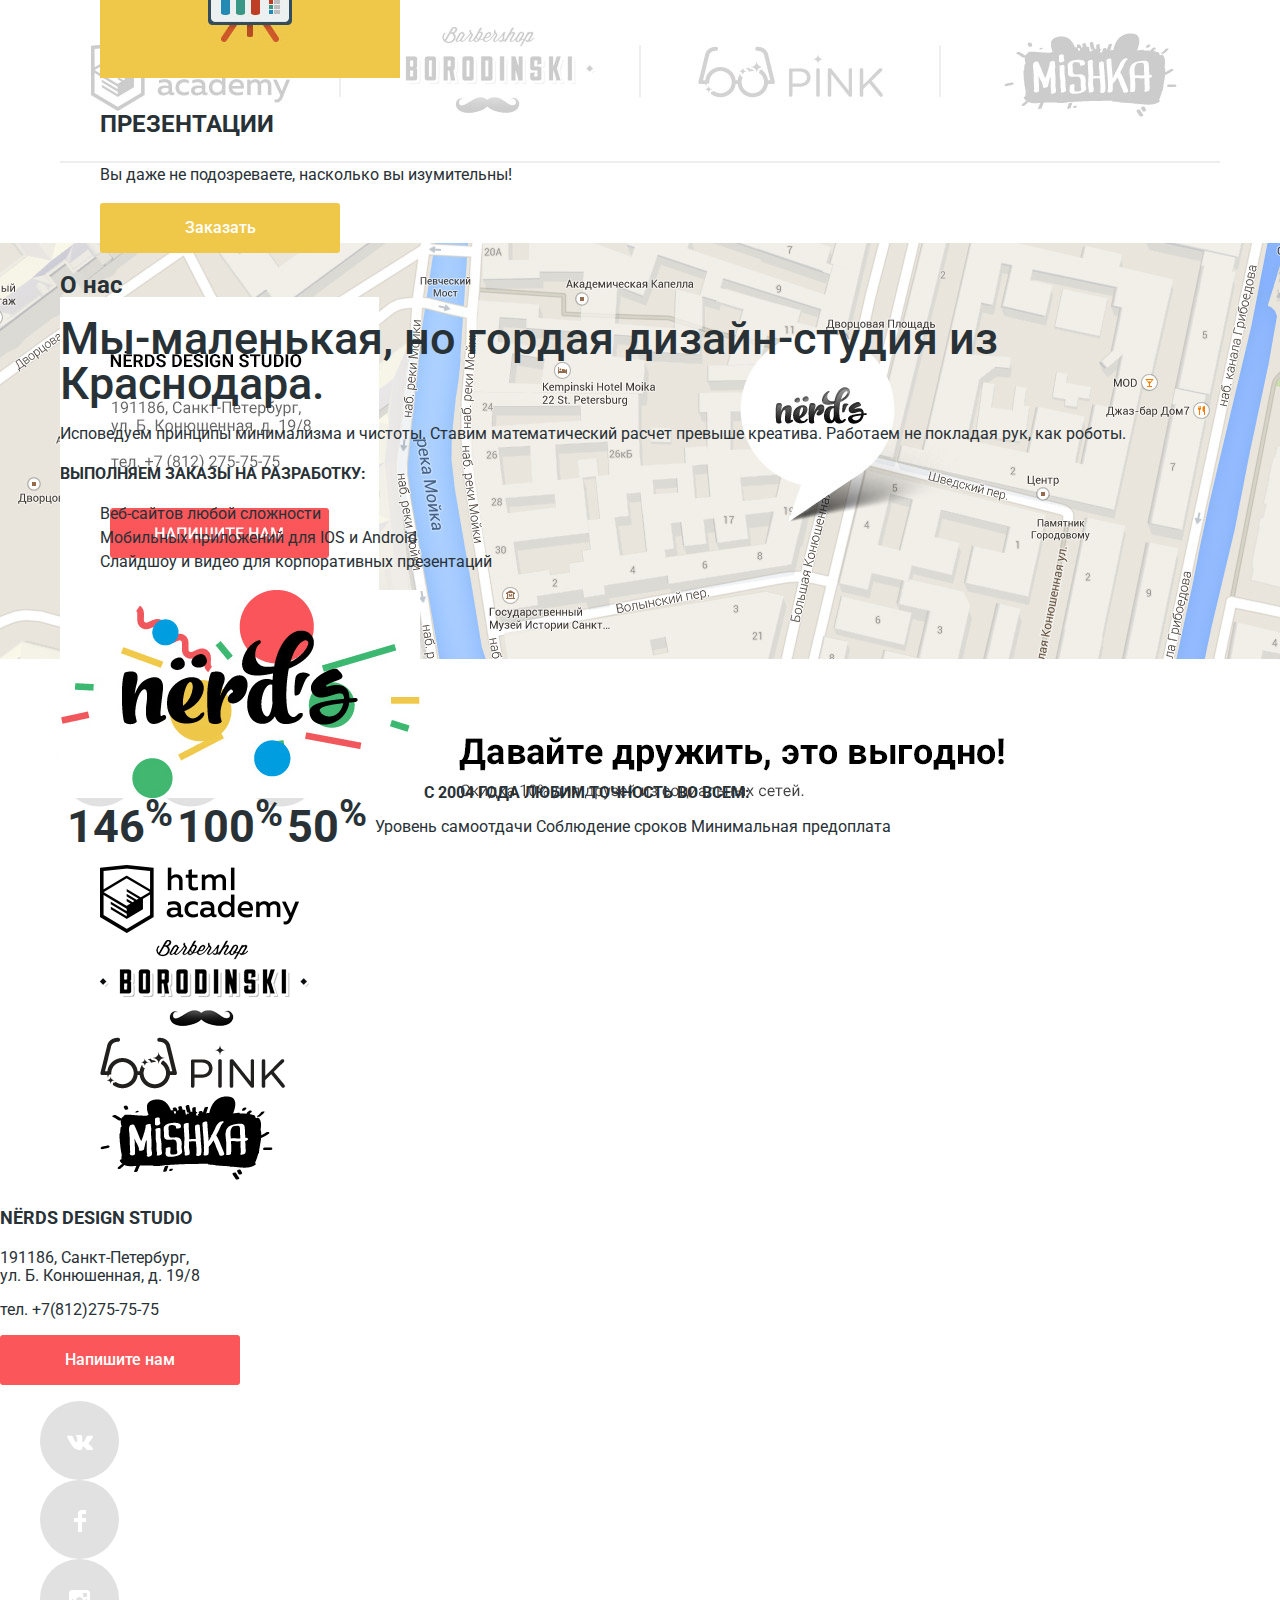
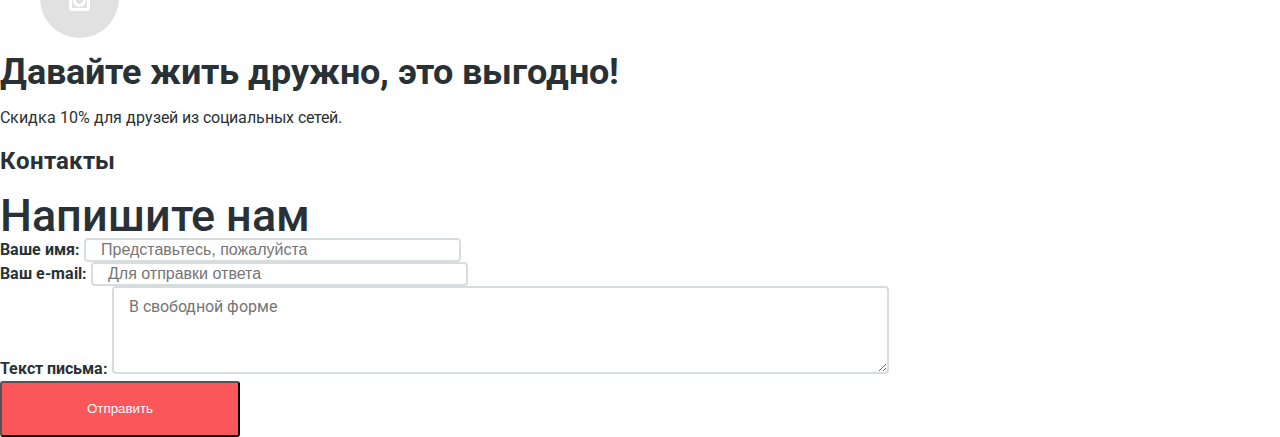
==== commit f8435c83: "Blocks" ====
--- a/index.html
+++ b/index.html
@@ -12,14 +12,14 @@
     <header class="main-header">
       <nav class="main-navigation">
         <a class="main-navigation-header-logo" href="index.html">
-          <img src="img/nerds-logo.svg" width="160" height="65" alt="Логотип Дизайн-студии «Nerds»">
+          <img class="header-logo-image" src="img/nerds-logo.svg" width="160" height="65" alt="Логотип Дизайн-студии «Nerds»">
         </a>
         <ul class="site-navigation">
-          <li><a href="studio.html">Студия</a></li>
-          <li><a href="customers.html">Клиенты</a></li>
-          <li><a href="catalog.html">Магазин</a></li>
-          <li><a href="contacts.html">Контакты</a></li>
-          <li><a href="basker.html">Корзина</a></li>
+          <li><a class="site-navigation-link" href="studio.html">Студия</a></li>
+          <li><a class="site-navigation-link" href="customers.html">Клиенты</a></li>
+          <li><a class="site-navigation-link" href="catalog.html">Магазин</a></li>
+          <li><a class="site-navigation-link" href="contacts.html">Контакты</a></li>
+          <li><a class="site-navigation-link" href="basker.html">Корзина</a></li>
         </ul>
       </nav>
     </header>
@@ -31,7 +31,7 @@
       <section class="main-info">
         <h2 class="visually-hidden">Информация о нас</h2>
         <div class="main-info-item">
-          <b>Долго, дорого, скрурпулезно.</b>
+          <b class="main-info-decoration-text">Долго, дорого, скрурпулезно.</b>
           <p>
             Математически выверенный дизайн
             для вашего сайта или мобильного приложения.
@@ -39,7 +39,7 @@
           <a class="button button-more" href="#">Узнать больше</a>
         </div>
         <div class="main-info-item">
-          <b>Любим математику, как никто другой</b>
+          <b class="main-info-decoration-text">Любим математику, как никто другой</b>
           <p>
             Никакого креатива, только математические формулы
             для расчета идеальных пропорций.
@@ -47,7 +47,7 @@
           <a class="button button-more" href="#">Узнать больше</a>
         </div>
         <div class="main-info-item">
-          <b>Только ночь, только хардкор</b>
+          <b class="main-info-decoration-text">Только ночь, только хардкор</b>
           <p>
             Работать днем, как все? Мы против этого.
             Ближе к полуночи работа только начинается.
@@ -70,7 +70,7 @@
           <li class="services-menu-item">
             <div>
               <img src="img/illustration-1.jpg" width="300" height="146" alt="Веб-сайты">
-              <h3>Веб-сайты</h3>
+              <h3 class="services-menu-caption">Веб-сайты</h3>
               <p>Мир никогда не будет прежним после того как увидит ваш сайт!</p>
               <a class="sites-button button" href="catalog.html">Заказать</a>
             </div>
@@ -78,7 +78,7 @@
           <li class="services-menu-item">
             <div>
               <img src="img/illustration-2.jpg" width="300" height="146" alt="Приложения">
-              <h3>Приложения</h3>
+              <h3 class="services-menu-caption">Приложения</h3>
               <p>Покорите топ-10 приложений в AppStore и Google Play</p>
               <a class="app-button button" href="catalog.html">Заказать</a>
             </div>
@@ -86,7 +86,7 @@
           <li class="services-menu-item">
             <div>
               <img src="img/illustration-3.jpg" width="300" height="146" alt="Презентации">
-              <h3>Презентации</h3>
+              <h3 class="services-menu-caption">Презентации</h3>
               <p>Вы даже не подозреваете, насколько вы изумительны!</p>
               <a class="presentation-button button" href="catalog.html">Заказать</a>
             </div>
@@ -115,9 +115,9 @@
           <b class="about-us-features-caption-two">С 2004 года любим точность во всем:</b>
           <table class="about-us-features-table">
             <th class="about-us-features-table-row">
-              <td class="about-us-features-table-item"><b>146<sup class="percents">%</sup></b></td>
-              <td class="about-us-features-table-item"><b>100<sup class="percents">%</sup></b></td>
-              <td class="about-us-features-table-item"><b>50<sup class="percents">%</sup></b></td>
+              <td class="about-us-features-table-item"><b class="value">146<sup class="percents">%</sup></b></td>
+              <td class="about-us-features-table-item"><b class="value">100<sup class="percents">%</sup></b></td>
+              <td class="about-us-features-table-item"><b class="value">50<sup class="percents">%</sup></b></td>
             </th>
             <th class="about-us-features-table-row">
               <td class="about-us-features-table-item">Уровень самоотдачи</td>
@@ -131,16 +131,16 @@
       <section class="our-projects">
         <ul class="our-projects-list">
           <li class="our-projects-item">
-            <a href="https://htmlacademy.ru"><img src="img/htmlacademy.png" width="199" height="68" alt="HtmlAcademy"></a>
-          </li>
-          <li class="our-projects-item">
-            <a href="borodinski.ru"><img src="img/borodinski.png" width="209" height="90" alt="Барбершоп «Бородинский»"></a>
-          </li>
-          <li class="our-projects-item">
-            <a href="pink.ru"><img src="img/pink.png" width="185" height="52" alt="Pink"></a>
-          </li>
-          <li class="our-projects-item">
-            <a href="mishka.ru"><img src="img/mishka.png" width="173" height="84" alt="Mishka"></a>
+            <a href="https://htmlacademy.ru"><img class="our-project-image" src="img/htmlacademy.png" width="199" height="68" alt="HtmlAcademy"></a>
+          </li>
+          <li class="our-projects-item">
+            <a href="borodinski.ru"><img class="our-project-image" src="img/borodinski.png" width="209" height="90" alt="Барбершоп «Бородинский»"></a>
+          </li>
+          <li class="our-projects-item">
+            <a href="pink.ru"><img class="our-project-image" src="img/pink.png" width="185" height="52" alt="Pink"></a>
+          </li>
+          <li class="our-projects-item">
+            <a href="mishka.ru"><img class="our-project-image" src="img/mishka.png" width="173" height="84" alt="Mishka"></a>
           </li>
         </ul>
       </section>
@@ -150,14 +150,13 @@
     <footer class="main-footer">
 
       <section class="footer-map">
-        <map
         <section class="footer-contacts">
-          <h2>Nёrds design studio</h2>
-          <p>
+          <h2 class="footer-contacts-caption">Nёrds design studio</h2>
+          <p class="footer-contacts-text">
             191186, Санкт-Петербург,<br>
             ул. Б. Конюшенная, д. 19/8
           </p>
-          <p>
+          <p class="footer-contacts-text">
             тел. +7(812)275-75-75
           </p>
           <a class="button contacts-button" href="#">Напишите нам</a>
@@ -168,43 +167,43 @@
       <section class="footer-social">
         <ul class="footer-social-list">
           <li class="footer-social-list-item">
-            <a href="#">
-              <img src="img/vk-icon.svg" width="26" height="15" alt="Вконтакте">
+            <a class="footer-social-link" href="#">
+              <img class="footer-social-image" src="img/vk-icon.svg" width="26" height="15" alt="Вконтакте">
             </a>
           </li>
           <li class="footer-social-list-item">
-            <a href="#">
-              <img src="img/fb-icon.svg" width="12" height="22" alt="Фейсбук">
+            <a class="footer-social-link" href="#">
+              <img class="footer-social-image" src="img/fb-icon.svg" width="12" height="22" alt="Фейсбук">
             </a>
           </li>
           <li class="footer-social-list-item">
-            <a href="#">
-              <img src="img/insta-icon.svg" width="21" height="21" alt="Инстаграм">
+            <a class="footer-social-link" href="#">
+              <img class="footer-social-image" src="img/insta-icon.svg" width="21" height="21" alt="Инстаграм">
             </a>
           </li>
         </ul>
-        <b>Давайте жить дружно, это выгодно!</b>
-        <p>Скидка 10% для друзей из социальных сетей.</p>
+        <b class="footer-social-caption">Давайте жить дружно, это выгодно!</b>
+        <p class="footer-social-text">Скидка 10% для друзей из социальных сетей.</p>
       </section>
     </footer>
 
 
     <section class="modal modal-contacts">
       <h2 class="visually-hidden">Контакты</h2>
-      <b>Напишите нам</b>
+      <b class="modal-contacts-caption">Напишите нам</b>
       <form class="modal-contacts-form" method="post">
         <div class="modal-contacts-form-info">
           <div>
-            <label for="input-area-name" >Ваше имя:</label>
+            <label class="modal-contatcs-form-label" for="input-area-name" >Ваше имя:</label>
             <input class="input-area-name" id="input-area-name" type="text" name="name" placeholder="Представьтесь, пожалуйста">
           </div>
           <div>
-            <label for="input-area-mail">Ваш e-mail:</label>
+            <label class="modal-contatcs-form-label" for="input-area-mail">Ваш e-mail:</label>
             <input class="input-area-mail" id="input-area-mail" type="text" name="mail" placeholder="Для отправки ответа">
           </div>
         </div>
         <div class="modal-contacts-form-letter">
-          <label for="input-area-letter">Текст письма:</label>
+          <label class="modal-contatcs-form-label" for="input-area-letter">Текст письма:</label>
           <textarea class="input-area-letter" id="input-area-letter" rows="4" type="text" name="letter" placeholder="В свободной форме"></textarea>
         </div>
       </form>
--- a/css/style.css
+++ b/css/style.css
@@ -1,5 +1,5 @@
 html,
-body{
+body {
   margin: 0;
   padding: 0;
 
@@ -10,58 +10,58 @@
   color: #283136;
 }
 
-a{
+a {
   text-decoration: none;
   color: #283136;
   outline: none;
 }
 
-.main-navigation{
+.main-navigation {
   background-color: #eeeeee;
 }
 
-.our-projects-item img{
+.our-projects-item .header-logo-image {
   opacity: 0.2;
 }
 
-.main-navigation-header-logo img:hover,
-.main-navigation-header-logo img:focus{
+.main-navigation-header-logo .header-logo-image:hover,
+.main-navigation-header-logo:focus .header-logo-image {
   opacity: 0.8;
 }
 
-.main-navigation-header-logo img:active{
+.main-navigation-header-logo .header-logo-image:active {
   opacity: 0.3;
 }
 
-.main-navigation a{
-  font-weight: 700;
-  text-transform: uppercase;
-}
-
-.site-navigation{
-  list-style: none;
-}
-
-.site-navigation a:hover,
-.site-navigation a:focus{
+.site-navigation-link {
+  font-weight: 700;
+  text-transform: uppercase;
+}
+
+.site-navigation {
+  list-style: none;
+}
+
+.site-navigation-link:hover,
+.site-navigation-link:focus {
   color: #fb565a;
 }
 
-.site-navigation a:active{
+.site-navigation-link:active {
   color: rgba(0, 0, 0 , 0.3);
 }
 
-.main-info{
+.main-info {
   background-color: #eeeeee;
 }
 
-.main-info-item b{
+.main-info-decoration-text {
   font-size: 55px;
   line-height: 55px;
   font-weight: 500;
 }
 
-.button{
+.button {
   display: inline-block;
   width: 240px;
   line-height: 50px;
@@ -75,113 +75,117 @@
 }
 
 .button:hover,
-.button:focus{
+.button:focus {
   background-color: #e74246;
 }
 
-.button:active{
+.button:active {
   background-color: #d7373b;
   color: rgba(255, 255, 255, 0.3);
 }
 
-.services-menu-item h3{
+.services-menu {
+  list-style: none;
+}
+
+.services-menu-caption {
   font-size: 24px;
   line-height: 30px;
   font-weight: 700;
   text-transform: uppercase;
 }
 
-.app-button{
+.app-button {
   background-color: #00ca74;
 }
 
 .app-button:hover,
-.app-button:focus{
+.app-button:focus {
   background-color: #00bc6c;
 }
 
-.app-button:active{
+.app-button:active {
   background-color: #00aa62;
   color: rgba(255, 255, 255, 0.3);
 }
 
-.presentation-button{
+.presentation-button {
   background-color: #efc84a;
 }
 
 .presentation-button:hover,
-.presentation-button:focus{
+.presentation-button:focus {
   background-color: #eab534;
 }
 
-.presentation-button:active{
+.presentation-button:active {
   background-color: #e5a722;
   color: rgba(255, 255, 255, 0.3);
 }
 
-.about-us-info-caption{
+.about-us-info-caption {
   font-size: 45px;
   line-height: 45px;
   font-weight: 500;
 }
 
-.about-us-features-caption-one{
-  font-weight: 700;
-  text-transform: uppercase;
-}
-
-.about-us-features-text{
-  list-style: none;
-}
-
-.about-us-features-caption-two{
-  font-weight: 700;
-  text-transform: uppercase;
-}
-
-.about-us-features-table-item b{
+.about-us-features-caption-one {
+  font-weight: 700;
+  text-transform: uppercase;
+}
+
+.about-us-features-text  {
+  list-style: none;
+}
+
+.about-us-features-caption-two  {
+  font-weight: 700;
+  text-transform: uppercase;
+}
+
+.value  {
   font-size: 45px;
   line-height: 10.06px;
   font-weight: 700;
 }
 
-.our-projects-list{
-  list-style: none;
-}
-
-.about-us-features-table-item{
-  line-height: 18px;
-}
-
-.our-projects-item img:hover
-{
+.our-projects-list {
+  list-style: none;
+}
+
+.about-us-features-table-item {
+  line-height: 18px;
+}
+
+.our-project-image:hover
+ {
   opacity: 1.0;
 }
 
-.our-projects-item img:focus{
+.our-project-image:focus {
   opacity: 1.0;
 }
 
-.our-projects-item img:active{
+.our-project-image:active {
   opacity: 0.1;
 }
 
-.footer-contacts h2{
+.footer-contacts-caption {
   font-size: 18px;
   line-height: 30px;
   font-weight: 700;
   text-transform: uppercase;
 }
 
-.footer-contacts p{
-  line-height: 18px;
-}
-
-.footer-social-list{
-  list-style: none;
-}
-
-.footer-social-list-item a{
+.footer-contacts-text {
+  line-height: 18px;
+}
+
+.footer-social-list {
+  list-style: none;
+}
+
+.footer-social-link {
   display: inline-block;
   width: 79px;
   height: 79px;
@@ -191,46 +195,47 @@
   line-height: 79px;
 }
 
-.footer-social-list-item img{
+.footer-social-image {
   vertical-align: middle;
 }
 
-.footer-social-list-item a:hover,
-.footer-social-list-item a:focus{
+.footer-social-link:hover,
+.footer-social-link:focus {
   background-color: #e74246;
 }
 
-.footer-social-list-item a:active{
+.footer-social-link:active {
   background-color: #d7373b;
 }
 
-.footer-social-list-item a:active img{
+.footer-social-link:active .footer-social-image {
   opacity: 0.3;
 }
 
-.footer-social b{
+.footer-social-caption {
   font-size: 36px;
   line-height: 36px;
   font-weight: 700;
 }
 
-.footer-social p{
+.footer-social-text {
   line-height: 22px;
 }
 
-.modal-contacts b{
+.modal-contacts-caption {
   font-size: 45px;
   line-height: 45px;
   font-weight: 500;
 }
 
-.modal-contacts-form label{
-  line-height: 18px;
-  font-weight: 700;
-}
-
-.modal-contacts-form input,
-.modal-contacts-form textarea{
+.modal-contatcs-form-label {
+  line-height: 18px;
+  font-weight: 700;
+}
+
+.input-area-name,
+.input-area-mail,
+.input-area-letter {
   border: 2px solid #d7dcde;
   border-radius: 4px;
 
@@ -240,25 +245,54 @@
 }
 
 .input-area-name,
-.input-area-mail{
+.input-area-mail {
   width: 356px;
-  /*height: 46px;*/
-}
-
-.input-area-letter{
+}
+
+.input-area-letter {
   padding-top: 10px;
   width: 756px;
-  /*height: 114px;*/
 
   font-family: "Roboto", Arial, sans-serif;
   font-weight: 400;
 }
 
-.modal-contacts-form input:hover{
+.input-area-name:hover,
+.input-area-mail:hover,
+.input-area-letter:hover {
   border-color: #b4b9bb;
 }
 
-.modal-contacts-form input:focus{
+.input-area-name:focus,
+.input-area-mail:focus,
+.input-area-letter:focus {
   border-color: #000000;
   outline: none;
 }
+
+/*Для сетки*/
+
+body {
+  background-image: url('nerds-index.jpg');
+  background-size: 1440px auto;
+  background-position:top center;
+  background-attachment: local;
+  background-repeat: no-repeat;
+}
+
+.container {
+  width: 1160px;
+  margin: 0 auto;
+  /*outline: 1px solid black;*/
+}
+
+.main-header {
+  min-height: 115px;
+  outline: 1px solid red;
+}
+
+.main-navigation {
+  width: 1160px;
+  margin: 0 auto;
+  /*border: 1px solid green;*/
+}
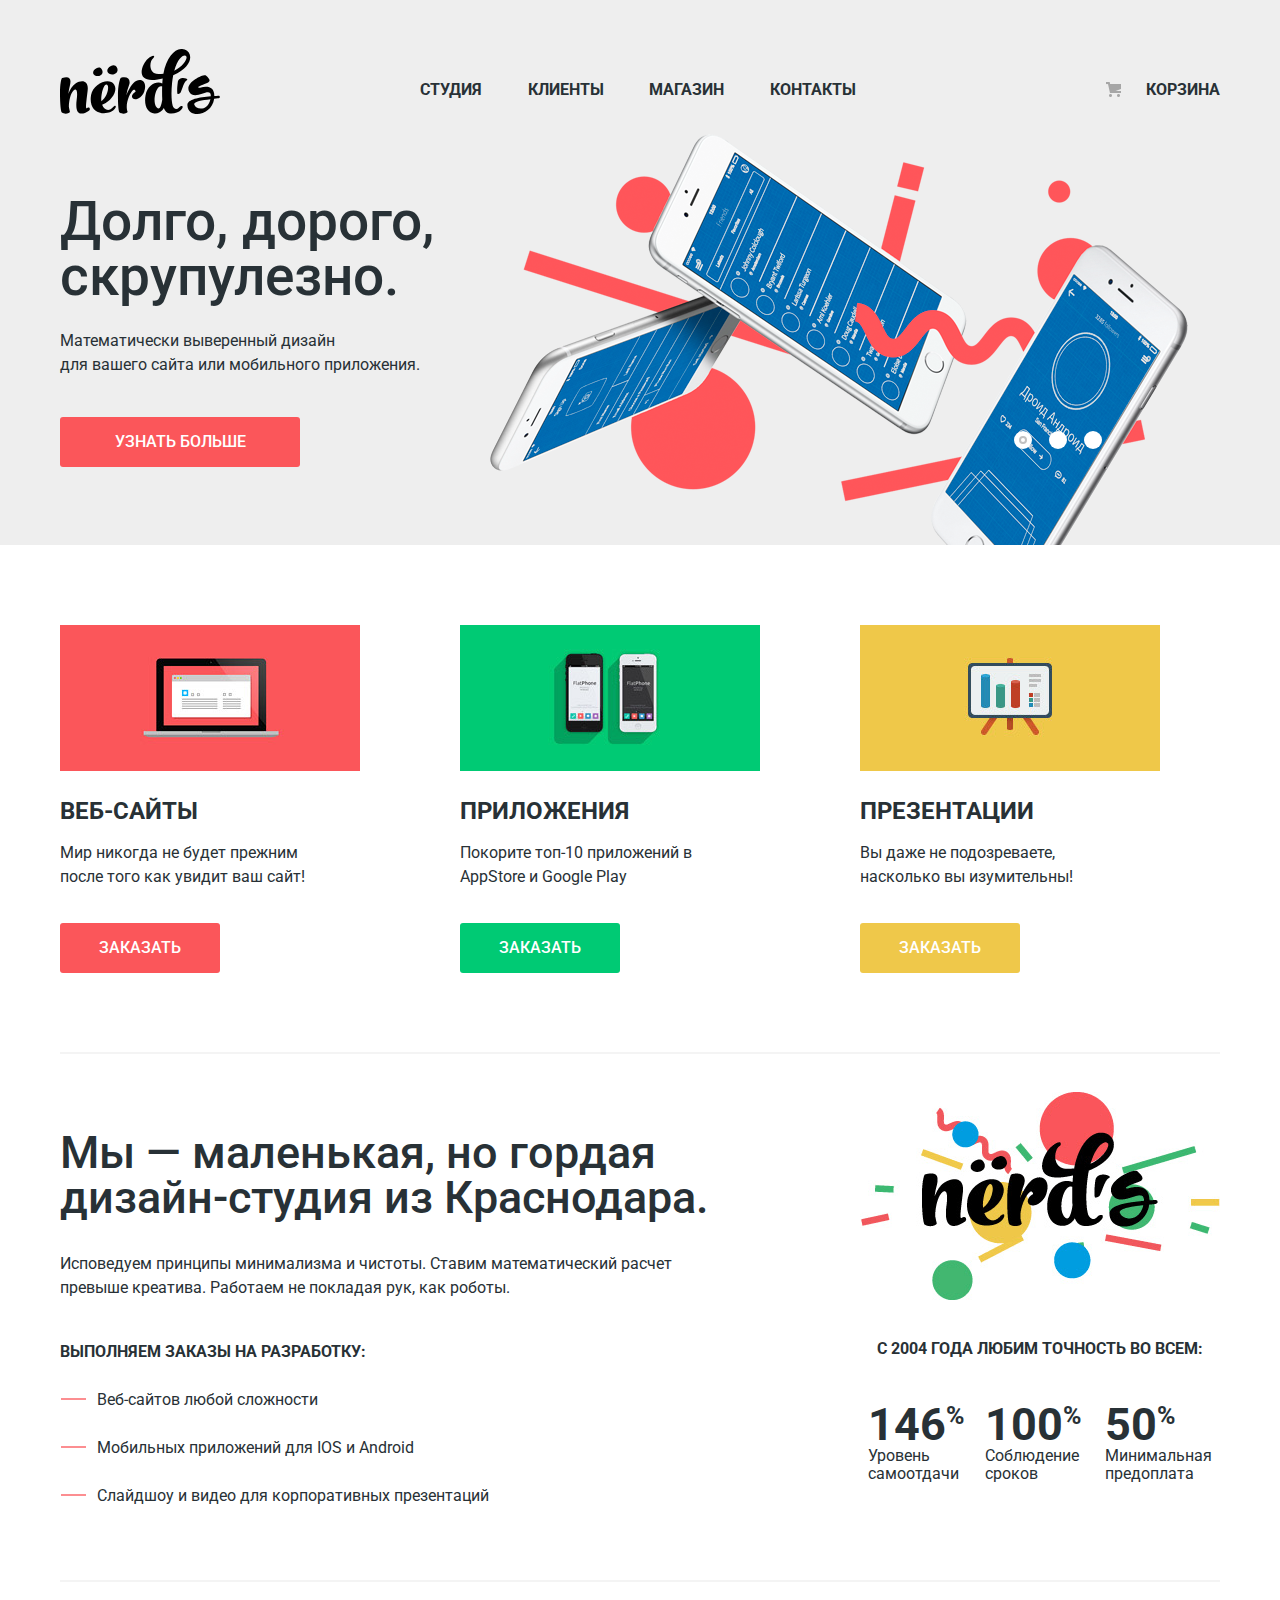
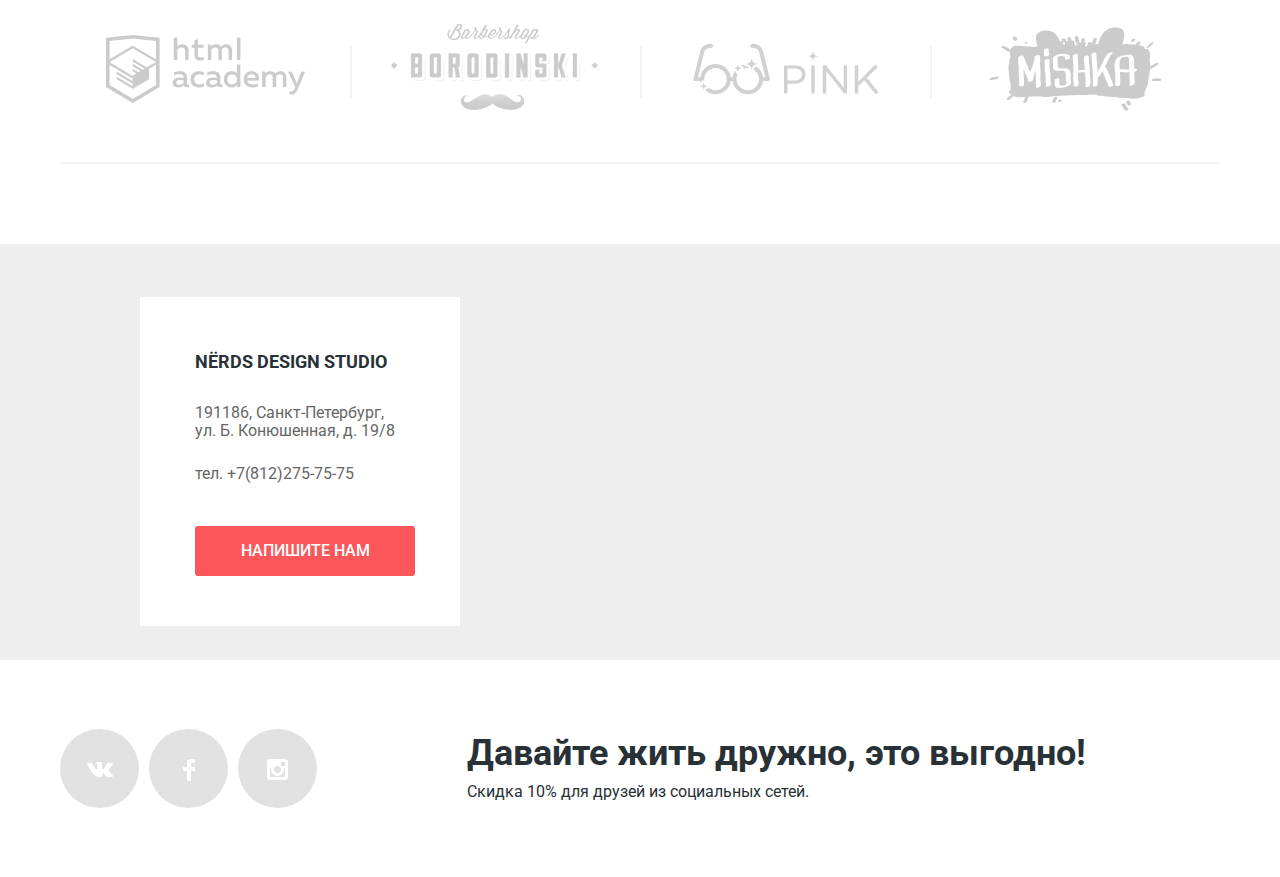
==== commit c445e490: "almost the end" ====
--- a/index.html
+++ b/index.html
@@ -4,13 +4,13 @@
     <meta charset="utf-8">
     <title>Нёрдс</title>
     <link rel="stylesheet" href="https://fonts.googleapis.com/css?family=Roboto:400,500,700&amp;subset=cyrillic">
+    <link rel="stylesheet" href="css/normalize.css">
     <link rel="stylesheet" href="css/style.css">
   </head>
   <body>
 
-
     <header class="main-header">
-      <nav class="main-navigation">
+      <nav class="main-navigation container">
         <a class="main-navigation-header-logo" href="index.html">
           <img class="header-logo-image" src="img/nerds-logo.svg" width="160" height="65" alt="Логотип Дизайн-студии «Nerds»">
         </a>
@@ -19,87 +19,96 @@
           <li><a class="site-navigation-link" href="customers.html">Клиенты</a></li>
           <li><a class="site-navigation-link" href="catalog.html">Магазин</a></li>
           <li><a class="site-navigation-link" href="contacts.html">Контакты</a></li>
-          <li><a class="site-navigation-link" href="basker.html">Корзина</a></li>
-        </ul>
+        </ul>
+        <a class="site-navigation-link site-navigation-link-basket" href="basker.html">Корзина</a>
       </nav>
     </header>
 
 
-    <main class="container">
+    <main>
       <h1 class="visually-hidden">Дизайн-студия «Nerds»</h1>
 
-      <section class="main-info">
-        <h2 class="visually-hidden">Информация о нас</h2>
-        <div class="main-info-item">
-          <b class="main-info-decoration-text">Долго, дорого, скрурпулезно.</b>
-          <p>
-            Математически выверенный дизайн
-            для вашего сайта или мобильного приложения.
-          </p>
-          <a class="button button-more" href="#">Узнать больше</a>
-        </div>
-        <div class="main-info-item">
-          <b class="main-info-decoration-text">Любим математику, как никто другой</b>
-          <p>
-            Никакого креатива, только математические формулы
-            для расчета идеальных пропорций.
-          </p>
-          <a class="button button-more" href="#">Узнать больше</a>
-        </div>
-        <div class="main-info-item">
-          <b class="main-info-decoration-text">Только ночь, только хардкор</b>
-          <p>
-            Работать днем, как все? Мы против этого.
-            Ближе к полуночи работа только начинается.
-          </p>
-          <a class="button button-more" href="#">Узнать больше</a>
-        </div>
-        <form class="form-slider" method="post">
-          <label class="slide" for="slide-one">1 слайд</label>
-          <input type="radio" name="slider" id="slide-one">
-          <label class="slide" for="slide-two">2 слайд</label>
-          <input type="radio" name="slider" id="slide-two">
-          <label class="slide" for="slide-three">3 слайд</label>
-          <input type="radio" name="slider" id="slide-three">
-        </form>
-      </section>
-
-      <section class="services">
+      <section class="main-info-background">
+        <div class="main-info container">
+          <h2 class="visually-hidden">Информация о нас</h2>
+          <input class="slide-radio slide-radio-one" type="radio" name="slider" id="slide-one" checked>
+          <label class="slide slide-one" for="slide-one"></label>
+          <input class="slide-radio slide-radio-two" type="radio" name="slider" id="slide-two">
+          <label class="slide slide-two" for="slide-two"></label>
+          <input class="slide-radio slide-radio-three" type="radio" name="slider" id="slide-three">
+          <label class="slide slide-three" for="slide-three"></label>
+          <div class="main-info-slide-one">
+            <div class="main-info-item">
+              <b class="main-info-decoration-text">Долго, дорого,<br> скрупулезно.</b>
+              <p class="main-info-text">
+                Математически выверенный дизайн<br>
+                для вашего сайта или мобильного приложения.
+              </p>
+              <a class="button button-more" href="#">Узнать больше</a>
+            </div>
+          </div>
+          <div class="main-info-slide-two">
+            <div class="main-info-item">
+              <b class="main-info-decoration-text">Любим математику<br>как никто другой</b>
+              <p class="main-info-text">
+                Никакого креатива, только математические формулы<br>
+                для расчета идеальных пропорций.
+              </p>
+              <a class="button button-more" href="#">Узнать больше</a>
+            </div>
+          </div>
+          <div class="main-info-slide-three">
+            <div class="main-info-item">
+              <b class="main-info-decoration-text">Только ночь,<br>только хардкор</b>
+              <p class="main-info-text">
+                Работать днем, как все? Мы против этого.<br>
+                Ближе к полуночи работа только начинается.
+              </p>
+              <a class="button button-more" href="#">Узнать больше</a>
+            </div>
+          </div>
+        </div>
+      </section>
+
+      <section class="services container">
         <h2 class="visually-hidden">Услуги</h2>
-        <ul class=services-menu>
-          <li class="services-menu-item">
-            <div>
-              <img src="img/illustration-1.jpg" width="300" height="146" alt="Веб-сайты">
+        <ul class="services-menu">
+          <li>
+            <div  class="services-menu-item">
+              <img class="services-menu-image" src="img/illustration-1.jpg" width="300" height="146" alt="Веб-сайты">
               <h3 class="services-menu-caption">Веб-сайты</h3>
-              <p>Мир никогда не будет прежним после того как увидит ваш сайт!</p>
+              <p class="services-menu-text">Мир никогда не будет прежним<br> после того как увидит ваш сайт!</p>
               <a class="sites-button button" href="catalog.html">Заказать</a>
             </div>
           </li>
-          <li class="services-menu-item">
-            <div>
-              <img src="img/illustration-2.jpg" width="300" height="146" alt="Приложения">
+          <li>
+            <div  class="services-menu-item">
+              <img class="services-menu-image" src="img/illustration-2.jpg" width="300" height="146" alt="Приложения">
               <h3 class="services-menu-caption">Приложения</h3>
-              <p>Покорите топ-10 приложений в AppStore и Google Play</p>
+              <p class="services-menu-text">Покорите топ-10 приложений в<br> AppStore и Google Play</p>
               <a class="app-button button" href="catalog.html">Заказать</a>
             </div>
           </li>
-          <li class="services-menu-item">
-            <div>
-              <img src="img/illustration-3.jpg" width="300" height="146" alt="Презентации">
+          <li>
+            <div  class="services-menu-item">
+              <img class="services-menu-image" src="img/illustration-3.jpg" width="300" height="146" alt="Презентации">
               <h3 class="services-menu-caption">Презентации</h3>
-              <p>Вы даже не подозреваете, насколько вы изумительны!</p>
+              <p class="services-menu-text">Вы даже не подозреваете,<br> насколько вы изумительны!</p>
               <a class="presentation-button button" href="catalog.html">Заказать</a>
             </div>
           </li>
         </ul>
       </section>
 
-      <section class="about-us">
+      <section class="about-us container">
         <h2 class="visually-hidden">О нас</h2>
         <div class="about-us-info">
-          <b class="about-us-info-caption">Мы-маленькая, но гордая дизайн-студия из Краснодара.</b>
+          <b class="about-us-info-caption">
+            Мы — маленькая, но гордая<br>
+            дизайн-студия из Краснодара.</b>
           <p class="about-us-info-text">
-            Исповедуем принципы минимализма и чистоты. Ставим математический расчет
+            Исповедуем принципы минимализма и чистоты.
+            Ставим математический расчет
             превыше креатива. Работаем не покладая рук, как роботы.
           </p>
           <b class="about-us-features-caption-one">Выполняем заказы на разработку:</b>
@@ -111,36 +120,36 @@
         </div>
 
         <div class="about-us-features">
-          <img src="img/color-logo.png" width="360" height="208" alt="О нас">
+          <img class="color-logo" src="img/color-logo.png" width="360" height="208" alt="О нас">
           <b class="about-us-features-caption-two">С 2004 года любим точность во всем:</b>
           <table class="about-us-features-table">
-            <th class="about-us-features-table-row">
-              <td class="about-us-features-table-item"><b class="value">146<sup class="percents">%</sup></b></td>
-              <td class="about-us-features-table-item"><b class="value">100<sup class="percents">%</sup></b></td>
-              <td class="about-us-features-table-item"><b class="value">50<sup class="percents">%</sup></b></td>
-            </th>
-            <th class="about-us-features-table-row">
+            <tr class="about-us-features-table-row">
+              <td class="about-us-features-table-item"><b class="percent">146</b></td>
+              <td class="about-us-features-table-item"><b class="percent">100</b></td>
+              <td class="about-us-features-table-item"><b class="percent">50</b></td>
+            </tr>
+            <tr class="about-us-features-table-row">
               <td class="about-us-features-table-item">Уровень самоотдачи</td>
               <td class="about-us-features-table-item">Соблюдение сроков</td>
               <td class="about-us-features-table-item">Минимальная предоплата</td>
-            </th>
+            </tr>
           </table>
         </div>
       </section>
 
-      <section class="our-projects">
+      <section class="our-projects container">
         <ul class="our-projects-list">
           <li class="our-projects-item">
-            <a href="https://htmlacademy.ru"><img class="our-project-image" src="img/htmlacademy.png" width="199" height="68" alt="HtmlAcademy"></a>
-          </li>
-          <li class="our-projects-item">
-            <a href="borodinski.ru"><img class="our-project-image" src="img/borodinski.png" width="209" height="90" alt="Барбершоп «Бородинский»"></a>
-          </li>
-          <li class="our-projects-item">
-            <a href="pink.ru"><img class="our-project-image" src="img/pink.png" width="185" height="52" alt="Pink"></a>
-          </li>
-          <li class="our-projects-item">
-            <a href="mishka.ru"><img class="our-project-image" src="img/mishka.png" width="173" height="84" alt="Mishka"></a>
+            <a class="our-projects-item-link" href="https://htmlacademy.ru"><img class="our-projects-image" src="img/htmlacademy.png" width="199" height="68" alt="HtmlAcademy"></a>
+          </li>
+          <li class="our-projects-item">
+            <a class="our-projects-item-link" href="borodinski.ru"><img class="our-projects-image" src="img/borodinski.png" width="209" height="90" alt="Барбершоп «Бородинский»"></a>
+          </li>
+          <li class="our-projects-item">
+            <a class="our-projects-item-link" href="pink.ru"><img class="our-projects-image" src="img/pink.png" width="185" height="52" alt="Pink"></a>
+          </li>
+          <li class="our-projects-item">
+            <a class="our-projects-item-link" href="mishka.ru"><img class="our-projects-image" src="img/mishka.png" width="173" height="84" alt="Mishka"></a>
           </li>
         </ul>
       </section>
@@ -149,22 +158,24 @@
 
     <footer class="main-footer">
 
-      <section class="footer-map">
-        <section class="footer-contacts">
-          <h2 class="footer-contacts-caption">Nёrds design studio</h2>
-          <p class="footer-contacts-text">
-            191186, Санкт-Петербург,<br>
-            ул. Б. Конюшенная, д. 19/8
-          </p>
-          <p class="footer-contacts-text">
-            тел. +7(812)275-75-75
-          </p>
-          <a class="button contacts-button" href="#">Напишите нам</a>
-        </section>
-
-      </section>
-
-      <section class="footer-social">
+      <div class="footer-map-background">
+        <section id="map" class="footer-map">
+          <section class="footer-contacts">
+            <h2 class="footer-contacts-caption">Nёrds design studio</h2>
+            <p class="footer-contacts-text">
+              191186, Санкт-Петербург,<br>
+              ул. Б. Конюшенная, д. 19/8
+            </p>
+            <p class="footer-contacts-text-number">
+              тел. +7(812)275-75-75
+            </p>
+            <a class="button contacts-button" href="#">Напишите нам</a>
+          </section>
+      </div>
+
+      </section>
+
+      <section class="footer-social container">
         <ul class="footer-social-list">
           <li class="footer-social-list-item">
             <a class="footer-social-link" href="#">
@@ -182,8 +193,10 @@
             </a>
           </li>
         </ul>
-        <b class="footer-social-caption">Давайте жить дружно, это выгодно!</b>
-        <p class="footer-social-text">Скидка 10% для друзей из социальных сетей.</p>
+        <p class="footer-social-text">
+          <b class="footer-social-caption">Давайте жить дружно, это выгодно!</b>
+          Скидка 10% для друзей из социальных сетей.
+        </p>
       </section>
     </footer>
 
@@ -191,25 +204,28 @@
     <section class="modal modal-contacts">
       <h2 class="visually-hidden">Контакты</h2>
       <b class="modal-contacts-caption">Напишите нам</b>
+      <button class="button-close" type="button">Закрыть</button>
       <form class="modal-contacts-form" method="post">
         <div class="modal-contacts-form-info">
           <div>
-            <label class="modal-contatcs-form-label" for="input-area-name" >Ваше имя:</label>
+            <label class="modal-contacts-form-label" for="input-area-name" >Ваше имя:</label>
             <input class="input-area-name" id="input-area-name" type="text" name="name" placeholder="Представьтесь, пожалуйста">
           </div>
           <div>
-            <label class="modal-contatcs-form-label" for="input-area-mail">Ваш e-mail:</label>
+            <label class="modal-contacts-form-label" for="input-area-mail">Ваш e-mail:</label>
             <input class="input-area-mail" id="input-area-mail" type="text" name="mail" placeholder="Для отправки ответа">
           </div>
         </div>
         <div class="modal-contacts-form-letter">
-          <label class="modal-contatcs-form-label" for="input-area-letter">Текст письма:</label>
+          <label class="modal-contacts-form-label" for="input-area-letter">Текст письма:</label>
           <textarea class="input-area-letter" id="input-area-letter" rows="4" type="text" name="letter" placeholder="В свободной форме"></textarea>
         </div>
       </form>
       <button class="button" type="submit">Отправить</button>
     </section>
 
+    <script src="https://api-maps.yandex.ru/2.1/?lang=ru_RU" type="text/javascript"></script>
+    <script src="js/main.js"></script>
 
   </body>
 </html>
--- a/css/style.css
+++ b/css/style.css
@@ -1,35 +1,78 @@
 html,
 body {
+  color: #283136;
+  font-family: "Roboto", Arial, sans-serif;
+  font-size: 16px;
+  font-weight: 400;
+  line-height: 24px;
+}
+
+a {
+  color: #283136;
+  outline: none;
+  text-decoration: none;
+}
+
+* {
   margin: 0;
   padding: 0;
-
-  font-family: "Roboto", Arial, sans-serif;
-  font-size: 16px;
-  line-height: 24px;
-  font-weight: 400;
-  color: #283136;
-}
-
-a {
-  text-decoration: none;
-  color: #283136;
-  outline: none;
+}
+
+.visually-hidden {
+  position: absolute;
+  clip: rect(0 0 0 0);
+  width: 1px;
+  height: 1px;
+  margin: -1px;
+}
+
+.container {
+  margin:0 auto;
+  width: 1160px;
+}
+
+.our-projects-item-link {
+  opacity: 0.2;
+}
+
+.main-header {
+  width: 100%;
+  background-color: #eeeeee;
+  min-height: 114px;
 }
 
 .main-navigation {
   background-color: #eeeeee;
-}
-
-.our-projects-item .header-logo-image {
-  opacity: 0.2;
-}
-
-.main-navigation-header-logo .header-logo-image:hover,
-.main-navigation-header-logo:focus .header-logo-image {
+  display: flex;
+  align-items: flex-end;
+  min-height: 114px;
+}
+
+.main-navigation-header-logo {
+  margin-bottom: -7px;
+  margin-right: 200px;
+}
+
+.site-navigation {
+  width: 440px;
+  display: flex;
+  justify-content: space-between;
+  flex-wrap: wrap;
+  margin-right: 280px;
+  list-style: none;
+  margin-bottom: 12px;
+}
+
+.site-navigation-link-basket {
+  margin-bottom: 12px;
+}
+
+.main-navigation-header-logo:hover,
+.main-navigation-header-logo:focus {
   opacity: 0.8;
 }
 
-.main-navigation-header-logo .header-logo-image:active {
+.main-navigation-header-logo:active {
   opacity: 0.3;
 }
 
@@ -38,8 +81,8 @@
   text-transform: uppercase;
 }
 
-.site-navigation {
-  list-style: none;
+.site-navigatin-link:nth-child(4n) {
+  margin-right: 0px;
 }
 
 .site-navigation-link:hover,
@@ -51,28 +94,183 @@
   color: rgba(0, 0, 0 , 0.3);
 }
 
+.site-navigation-link-basket {
+  position: relative;
+  text-align: right;
+  margin-left: 10px;
+}
+
+.site-navigation-link-basket::before {
+  content: "";
+  position: absolute;
+  left: -40px;
+  top: 4px;
+  background-image: url("../img/basket-icon.png");
+  background-repeat: no-repeat;
+  background-position: 0 0;
+  width: 20px;
+  height: 20px;
+}
+
+.main-info-background {
+  padding-top: 20px;
+  background-color: #eeeeee;
+  margin-bottom: 80px;
+  min-width: 1160px;
+}
+
+.main-info-slide-one,
+.main-info-slide-two,
+.main-info-slide-three {
+  display: none;
+  width: 100%;
+}
+
 .main-info {
-  background-color: #eeeeee;
+  display: flex;
+  min-height: 411px;
+}
+
+.main-info-item {
+  display: flex;
+  flex-direction: column;
+  min-height: 270px;
 }
 
 .main-info-decoration-text {
   font-size: 55px;
+  font-weight: 500;
   line-height: 55px;
+  margin-top: 60px;
+  margin-bottom: 25px;
+}
+
+.main-info-text {
+  margin-bottom: 40px;
+}
+
+.slide {
+  position: absolute;
+  content:"";
+  width: 18px;
+  height: 18px;
+  background-color: white;
+  border-radius: 50%;
+}
+
+.slide-one::before,
+.slide-two::before,
+.slide-three::before {
+  display: none;
+  content: "";
+  position: absolute;
+  width: 8px;
+  height: 8px;
+  border: 2px solid #c1c1c1;
+  border-radius: 50%;
+  top: 5px;
+  left: 5px;
+  box-sizing: border-box;
+}
+
+.slide-one {
+  top: 431px;
+  left: 1014px;
+}
+
+.slide-two {
+  top: 431px;
+  left: 1049px;
+}
+
+.slide-three {
+  top: 431px;
+  left: 1084px;
+}
+
+.slide-radio-one:checked + .slide-one::before,
+.slide-radio-two:checked + .slide-two::before,
+.slide-radio-three:checked + .slide-three::before {
+  display: block;
+}
+
+.slide-radio-one:checked ~ .main-info-slide-one {
+  display: flex;
+  background-image: url("../img/slide1.png");
+  background-repeat: no-repeat;
+  background-position: 430px 0;
+}
+
+.slide-radio-two:checked ~ .main-info-slide-two {
+  display: flex;
+  background-image: url("../img/slide2.png");
+  background-repeat: no-repeat;
+  background-position: 500px 0;
+}
+
+.slide-radio-three:checked ~ .main-info-slide-three {
+  display: flex;
+  background-image: url("../img/slide3.png");
+  background-repeat: no-repeat;
+  background-position: 400px 0;
+}
+
+.slide-radio {
+  display: none;
+}
+
+.slide-image {
+  margin-left: 55px;
+}
+
+.services {
+  min-height: 427px;
+  margin-bottom: 38px;
+  padding-bottom: 0px;
+  border-bottom: 2px solid #f4f4f4;
+}
+
+.services-menu {
+  display: flex;
+  justify-content: space-between;
+  list-style: none;
+}
+
+.services-menu-item {
+  display: flex;
+  flex-direction: column;
+  min-height: 347px;
+}
+
+.services-menu-image {
+  margin-bottom: 25px;
+}
+
+.services-menu-caption {
+  margin-bottom: 15px;
+}
+
+.services-menu-text {
+  margin-bottom: 34px;
+}
+
+.services-menu-item:last-child {
+  margin-right: 60px;
+}
+
+.button {
+  background-color: #fb565a;
+  border-radius: 3px;
+  color: #ffffff;
+  display: inline-block;
   font-weight: 500;
-}
-
-.button {
-  display: inline-block;
-  width: 240px;
   line-height: 50px;
-  background-color: #fb565a;
-
   text-align: center;
   vertical-align: middle;
-  color: #ffffff;
-  font-weight: 500;
-  border-radius: 3px;
-}
+  width: 240px;
+  text-transform: uppercase;
+}
+
 
 .button:hover,
 .button:focus {
@@ -84,18 +282,19 @@
   color: rgba(255, 255, 255, 0.3);
 }
 
-.services-menu {
-  list-style: none;
-}
-
 .services-menu-caption {
   font-size: 24px;
+  font-weight: 700;
   line-height: 30px;
-  font-weight: 700;
   text-transform: uppercase;
 }
 
+.sites-button {
+  width: 160px;
+}
+
 .app-button {
+  width: 160px;
   background-color: #00ca74;
 }
 
@@ -110,6 +309,7 @@
 }
 
 .presentation-button {
+  width: 160px;
   background-color: #efc84a;
 }
 
@@ -123,10 +323,43 @@
   color: rgba(255, 255, 255, 0.3);
 }
 
+.about-us {
+  display: flex;
+  margin-bottom: 48px;
+  justify-content: space-between;
+}
+
+.about-us-info {
+  display: flex;
+  flex-direction: column;
+  min-height: 365px;
+  width: 660px;
+}
+
+.about-us-features {
+  display: flex;
+  flex-direction: column;
+  align-items: center;
+  min-height: 400px;
+  width: 360px;
+  margin-bottom;
+}
+
 .about-us-info-caption {
+  display: block;
   font-size: 45px;
+  font-weight: 500;
   line-height: 45px;
-  font-weight: 500;
+  margin-bottom: 32px;
+  margin-top: 38px;
+}
+
+.about-us-info-text {
+  margin-bottom: 40px;
+}
+
+.color-logo {
+  margin-bottom: 37px;
 }
 
 .about-us-features-caption-one {
@@ -138,61 +371,177 @@
   list-style: none;
 }
 
+.about-us-features-text-item {
+  position: relative;
+  margin-left: 37px;
+  margin-bottom: 24px;
+}
+
+.about-us-features-text-item:first-child {
+  margin-top: 24px;
+}
+
+.about-us-features-text-item::before {
+  position: absolute;
+  content: "";
+  width: 25px;
+  height: 2px;
+  background-color: #fc8e91;
+  top: 10px;
+  left: -36px;
+}
+
 .about-us-features-caption-two  {
+  display: block;
   font-weight: 700;
   text-transform: uppercase;
-}
-
-.value  {
+  margin-bottom: 68px;
+}
+
+.about-us-features-table {
+  border-spacing: 26px 0px;
+  margin-top: -27px;
+}
+
+.percent  {
+  position: relative;
   font-size: 45px;
-  line-height: 10.06px;
-  font-weight: 700;
+  font-weight: 700;
+  line-height: 45px;
+}
+
+.percent::after {
+  position: absolute;
+  content: "%";
+  font-size: 25px;
+  font-weight: 700;
+  top: -5px;
+}
+
+.our-projects {
+  display: flex;
+  align-items: center;
+  min-height: 180px;
+  border-top: 2px solid #f4f4f4;
+  border-bottom: 2px solid #f4f4f4;
+  margin-bottom: 80px;
 }
 
 .our-projects-list {
+  display: flex;
+  justify-content: space-between;
+  align-items: center;
   list-style: none;
+  min-width: 100%;
+}
+
+.our-projects-item {
+  position: relative;
+  min-width: 25%;
+  text-align: center;
+}
+
+.our-projects-item:not(:last-child)::after {
+  position: absolute;
+  content: "";
+  width: 2px;
+  height: 52px;
+  background-color: #f4f4f4;
+  left: 100%;
+  top: calc(50% - 26px);
 }
 
 .about-us-features-table-item {
   line-height: 18px;
 }
 
-.our-project-image:hover
- {
-  opacity: 1.0;
-}
-
-.our-project-image:focus {
-  opacity: 1.0;
-}
-
-.our-project-image:active {
+.our-projects-item-link:hover {
+  opacity: 1;
+}
+
+.our-projects-item-link:focus {
+  opacity: 1;
+}
+
+.our-projects-item-link:active {
   opacity: 0.1;
+}
+
+.footer-map-background {
+  background-color: #eeeeee;
+}
+
+.footer-map {
+  position: relative;
+  min-height: 416px;
+  width: 1440px;
+  margin: auto;
+}
+
+.footer-contacts {
+  position: absolute;
+  padding: 50px 55px;
+  width: 320px;
+  min-height: 310px;
+  background-color: white;
+  box-sizing: border-box;
+  z-index: 1;
+  top: 53px;
+  left: 140px;
 }
 
 .footer-contacts-caption {
   font-size: 18px;
+  font-weight: 700;
   line-height: 30px;
-  font-weight: 700;
   text-transform: uppercase;
+  margin-bottom: 27px;
 }
 
 .footer-contacts-text {
   line-height: 18px;
+  margin-bottom: 22px;
+  color: #666666;
+}
+
+.contacts-button {
+  width: 220px;
+}
+
+.footer-contacts-text-number {
+  margin-bottom: 40px;
+  color: #666666;
+}
+
+.footer-social {
+  display: flex;
+  min-height: 217px;
+  align-items: center;
 }
 
 .footer-social-list {
+  display: flex;
   list-style: none;
+  margin-right: 140px;
+}
+
+.footer-social-list-item {
+  margin-right: 10px;
 }
 
 .footer-social-link {
+  background-color: #e1e1e1;
+  border-radius: 50%;
   display: inline-block;
+  height: 79px;
+  line-height: 79px;
+  text-align: center;
   width: 79px;
-  height: 79px;
-  border-radius: 50%;
-  background-color: #e1e1e1;
-  text-align: center;
-  line-height: 79px;
+}
+
+.footer-social-caption {
+  display: block;
+  margin-bottom: 10px;
 }
 
 .footer-social-image {
@@ -214,31 +563,58 @@
 
 .footer-social-caption {
   font-size: 36px;
+  font-weight: 700;
   line-height: 36px;
-  font-weight: 700;
 }
 
 .footer-social-text {
   line-height: 22px;
 }
 
+.modal-contacts {
+  position: fixed;
+  display: none;
+  flex-direction: column;
+  width: 960px;
+  min-height: 590px;
+  padding: 70px 100px;
+  box-sizing: border-box;
+  top: calc(50% - 295px);
+  left: calc(50% - 480px);
+  background-color: white;
+  box-shadow: 0 20px 50px 0px;
+  z-index: 2;
+}
+
+.modal-contacts-form-info {
+  display: flex;
+  margin-bottom: 35px;
+}
+
+.modal-contacts-form-letter {
+  margin-bottom: 47px;
+}
+
 .modal-contacts-caption {
+  display: block;
   font-size: 45px;
+  font-weight: 500;
   line-height: 45px;
-  font-weight: 500;
-}
-
-.modal-contatcs-form-label {
+  margin-bottom: 48px;
+}
+
+.modal-contacts-form-label {
+  display: block;
+  font-weight: 700;
   line-height: 18px;
-  font-weight: 700;
+  margin-bottom: 12px;
 }
 
 .input-area-name,
 .input-area-mail,
 .input-area-letter {
+  border-radius: 4px;
   border: 2px solid #d7dcde;
-  border-radius: 4px;
-
   font-size: 16px;
   line-height: 18px;
   padding-left: 15px;
@@ -246,15 +622,19 @@
 
 .input-area-name,
 .input-area-mail {
-  width: 356px;
+  width: 360px;
+  line-height: 46px;
+  margin-right: 40px;
+  box-sizing: border-box;
 }
 
 .input-area-letter {
-  padding-top: 10px;
-  width: 756px;
-
   font-family: "Roboto", Arial, sans-serif;
   font-weight: 400;
+  padding-top: 10px;
+  width: 760px;
+  min-height: 114px;
+  box-sizing: border-box;
 }
 
 .input-area-name:hover,
@@ -270,29 +650,57 @@
   outline: none;
 }
 
-/*Для сетки*/
-
-body {
-  background-image: url('nerds-index.jpg');
-  background-size: 1440px auto;
-  background-position:top center;
-  background-attachment: local;
-  background-repeat: no-repeat;
-}
-
-.container {
-  width: 1160px;
-  margin: 0 auto;
-  /*outline: 1px solid black;*/
-}
-
-.main-header {
-  min-height: 115px;
-  outline: 1px solid red;
-}
-
-.main-navigation {
-  width: 1160px;
-  margin: 0 auto;
-  /*border: 1px solid green;*/
-}
+.button-close {
+  position: absolute;
+  font-size: 0px;
+  width: 27px;
+  height: 27px;
+  outline: none;
+  border: none;
+  top: 78px;
+  left: 850px;
+  background-color: inherit;
+  cursor: pointer;
+}
+
+.button-close::before,
+.button-close::after {
+  content: "";
+  position: absolute;
+  width: 27px;
+  height: 5px;
+  background-color: #fecccd;
+  top: 12px;
+  left: 0px;
+}
+
+.button-close:hover::before,
+.button-close:hover::after,
+.button-close:focus::before,
+.button-close:focus::after {
+  background-color: #fb565a;
+}
+
+.button-close::before {
+  transform: rotate(45deg);
+}
+
+.button-close::after {
+  transform: rotate(-45deg);
+}
+
+@keyframes show {
+  0% {
+    transform: scale(0.6);
+    opacity: 0;
+  }
+  100% {
+    transform: scale(1);
+    opacity: 1;
+  }
+}
+
+.modal-show {
+  display: block;
+  animation: show 0.2s;
+}
